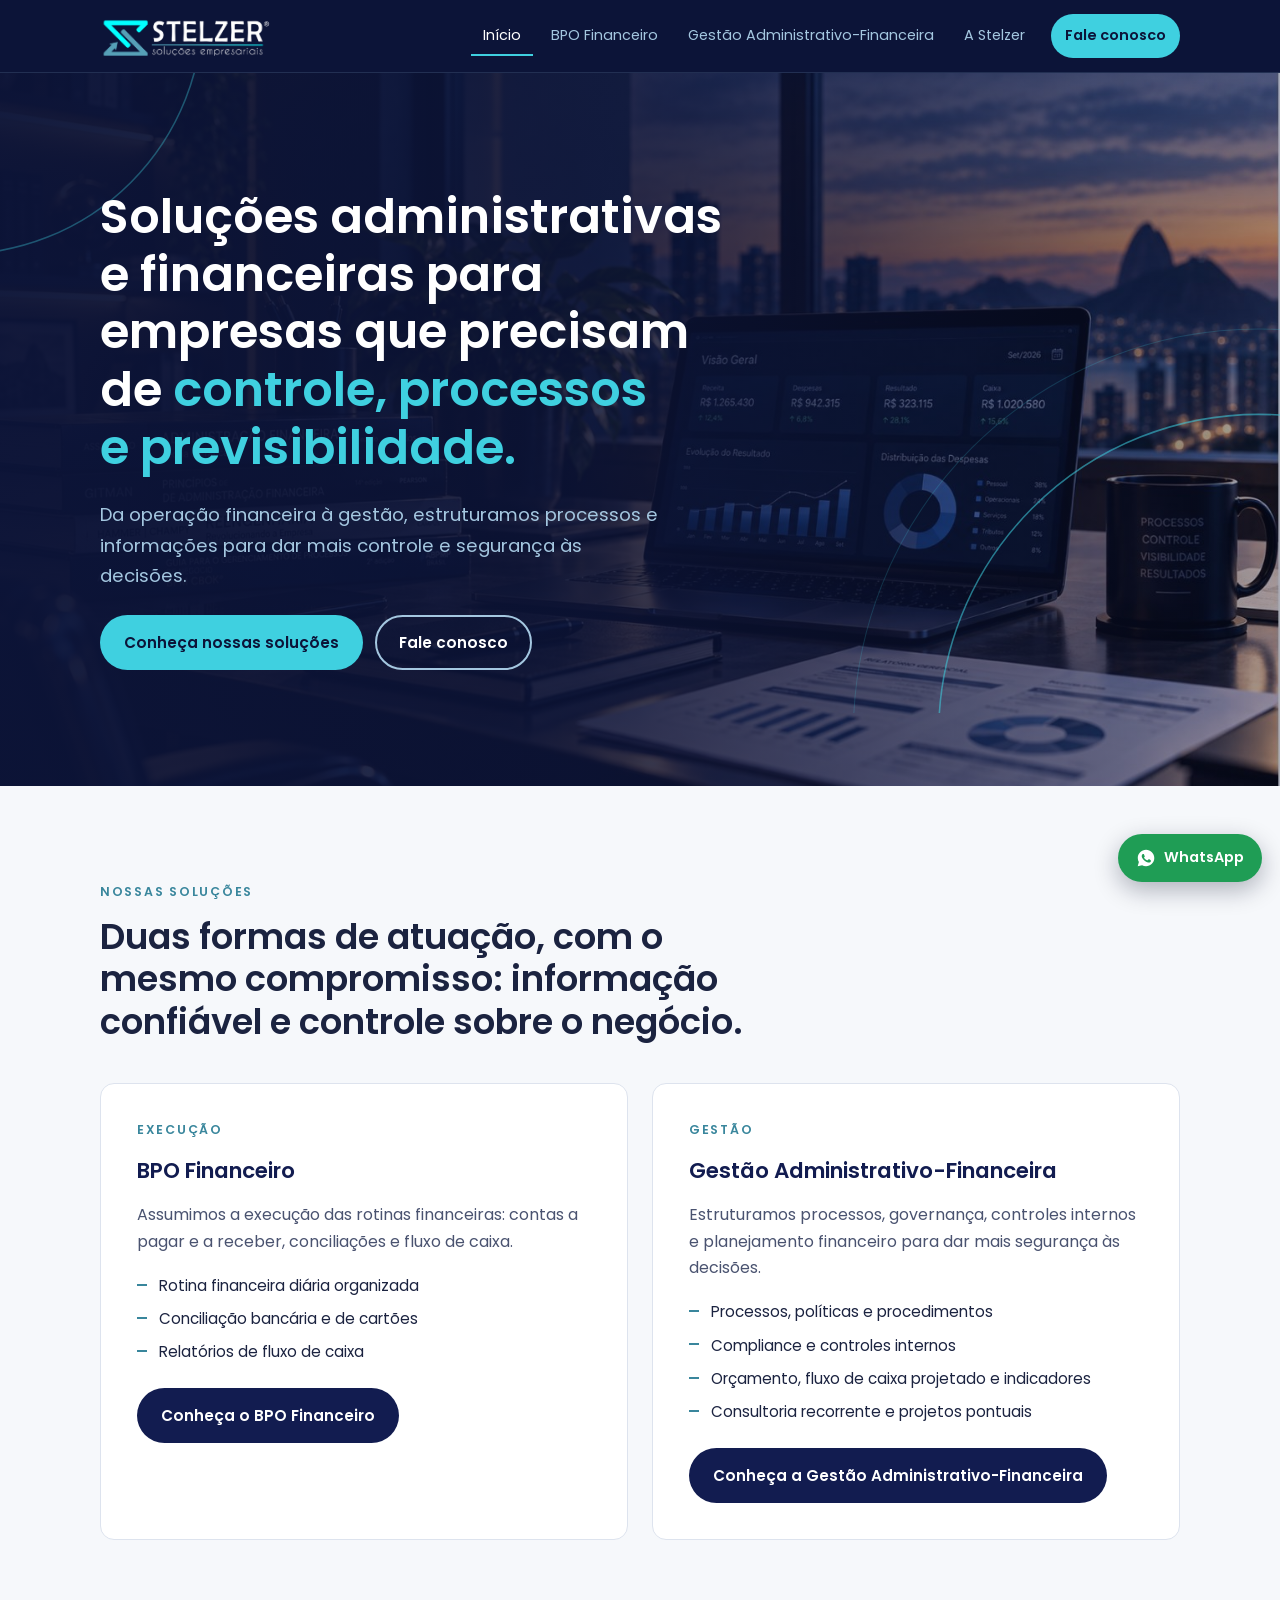
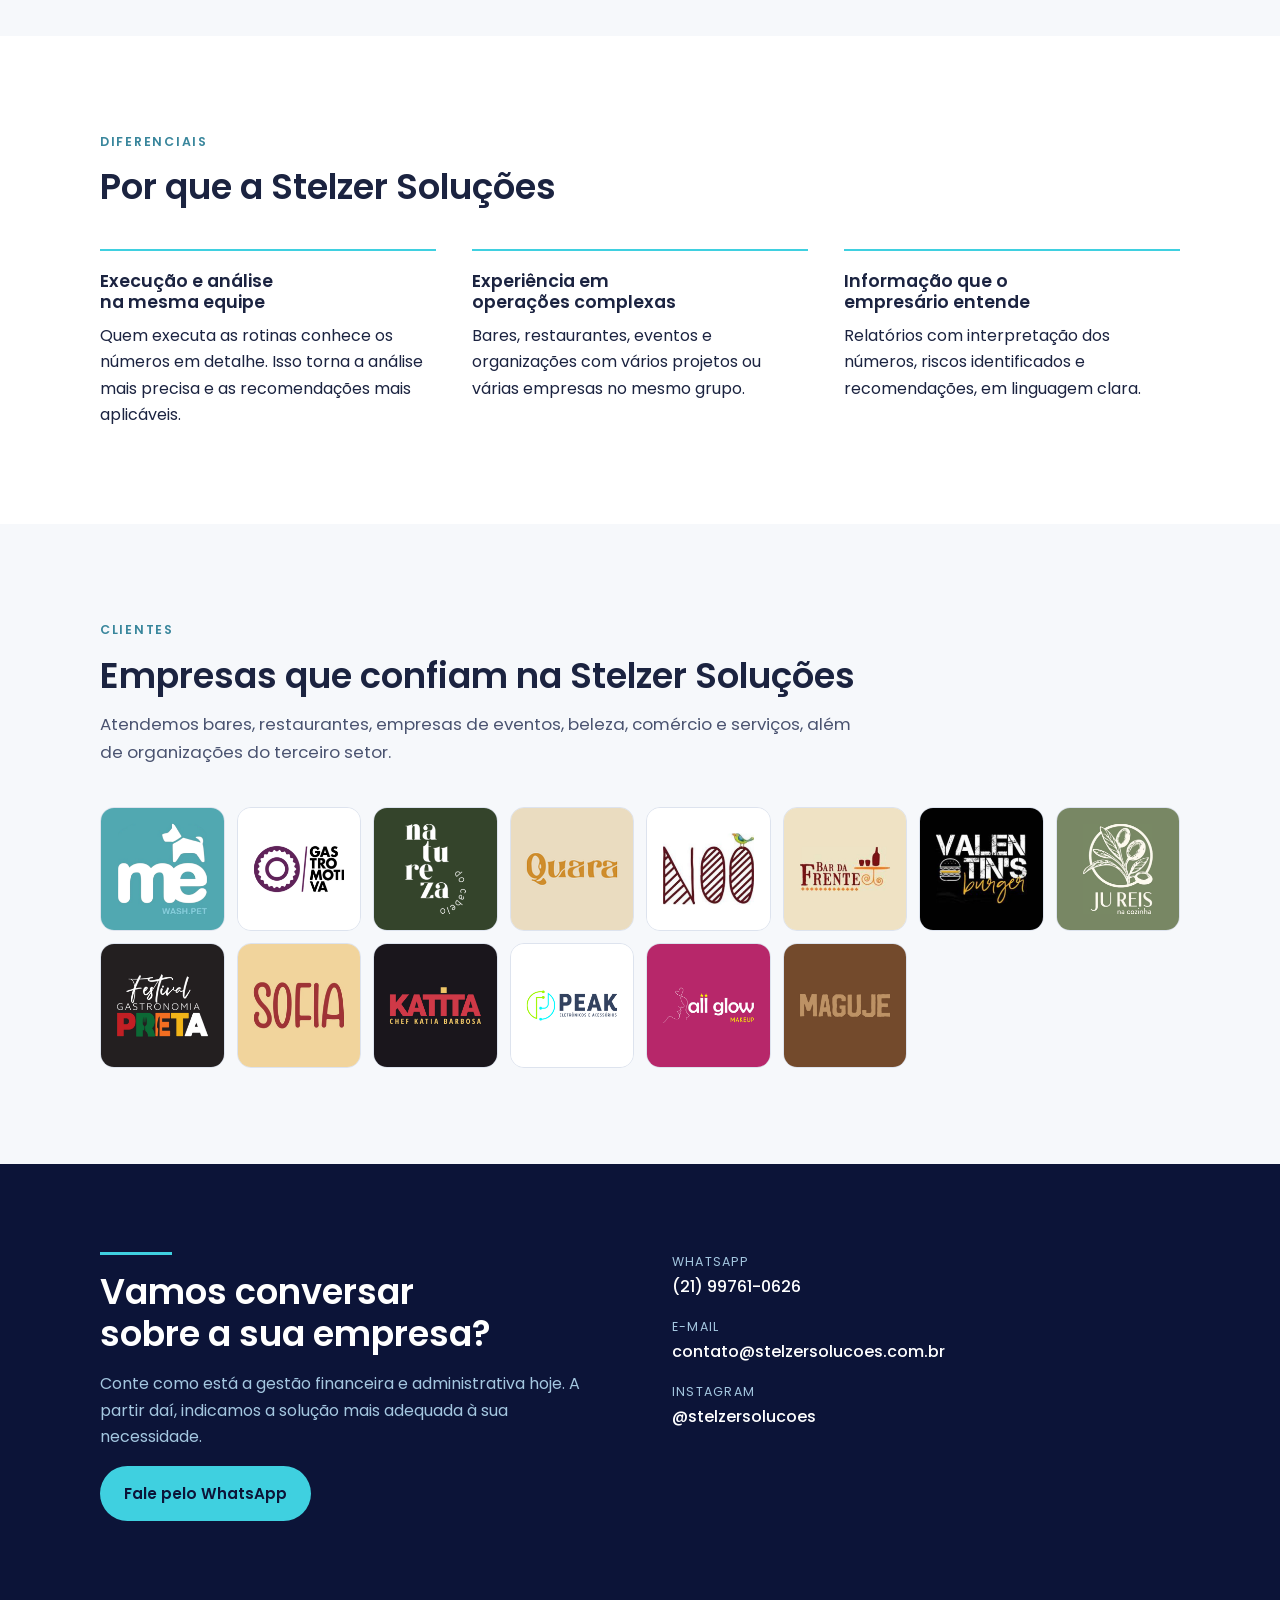
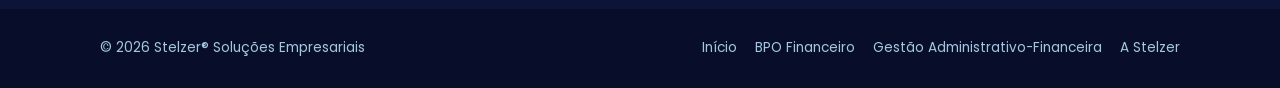
==== index.html @ 04eb2abe "Add files via upload" ====
<!doctype html>
<html lang="pt-BR">
<head>
<meta charset="utf-8">
<meta name="viewport" content="width=device-width, initial-scale=1, viewport-fit=cover">
<title>Stelzer Soluções Empresariais</title>
<meta name="claude:viewport-fit-sides" content="cover">
<meta name="description" content="BPO Financeiro e Gestão Administrativo-Financeira para empresas que precisam de controle, processos e previsibilidade. Rio de Janeiro.">
<meta property="og:title" content="Stelzer Soluções Empresariais">
<meta property="og:description" content="BPO Financeiro e Gestão Administrativo-Financeira para empresas que precisam de controle, processos e previsibilidade. Rio de Janeiro.">
<meta property="og:type" content="website">
<meta property="og:locale" content="pt_BR">
<link rel="preconnect" href="https://fonts.googleapis.com">
<link rel="preconnect" href="https://fonts.gstatic.com" crossorigin>
<link rel="stylesheet" href="https://fonts.googleapis.com/css2?family=Poppins:ital,wght@0,400;0,500;0,600;1,400&display=swap">
<link rel="stylesheet" href="estilo.css">
</head>
<body>
<header class="topo">
  <div class="wrap">
    <a class="marca" href="index.html" aria-label="Stelzer Soluções Empresariais, página inicial">
      <img src="imagens/logo.png" alt="Stelzer Soluções Empresariais" data-fallback="sem-logo">
      <span class="marca-texto">STELZER<small>soluções empresariais</small></span>
    </a>
    <button class="menu-botao" type="button" id="menu-botao" aria-expanded="false" aria-controls="menu">Menu</button>
    <nav class="menu" id="menu" aria-label="Menu principal">
        <a href="index.html" aria-current="page">Início</a>
        <a href="bpo-financeiro.html">BPO Financeiro</a>
        <a href="gestao-administrativo-financeira.html">Gestão Administrativo-Financeira</a>
        <a href="a-stelzer.html">A Stelzer</a>
        <a class="btn btn-primario btn-sm" href="https://wa.me/5521997610626?text=Ol%C3%A1%21%20Vim%20pelo%20site%20da%20Stelzer%20Solu%C3%A7%C3%B5es%20e%20gostaria%20de%20conversar%20sobre%20a%20gest%C3%A3o%20da%20minha%20empresa." target="_blank" rel="noopener">Fale conosco</a>
    </nav>
  </div>
</header>
<main>
<section class="capa">
  <div class="fundo"><img src="imagens/capa.jpg" alt="" data-fallback="sem-img"></div>
  <svg class="arcos" viewBox="0 0 1200 600" preserveAspectRatio="xMidYMid slice" aria-hidden="true">
      <circle cx="1180" cy="620" r="300" fill="none" stroke="#3fd0e0" stroke-opacity="0.55" stroke-width="1.5"/>
      <circle cx="1180" cy="620" r="380" fill="none" stroke="#3fd0e0" stroke-opacity="0.18" stroke-width="1"/>
      <circle cx="-40" cy="-60" r="230" fill="none" stroke="#3fd0e0" stroke-opacity="0.35" stroke-width="1.5"/>
    </svg>
  <div class="wrap">
    <div class="capa-conteudo">
      <h1>Soluções administrativas e financeiras para empresas que precisam de <span class="destaque">controle, processos e previsibilidade.</span></h1>
      <p>Da operação financeira à gestão, estruturamos processos e informações para dar mais controle e segurança às decisões.</p>
      <div class="botoes">
        <a class="btn btn-primario" href="#solucoes">Conheça nossas soluções</a>
        <a class="btn btn-contorno" href="https://wa.me/5521997610626?text=Ol%C3%A1%21%20Vim%20pelo%20site%20da%20Stelzer%20Solu%C3%A7%C3%B5es%20e%20gostaria%20de%20conversar%20sobre%20a%20gest%C3%A3o%20da%20minha%20empresa." target="_blank" rel="noopener">Fale conosco</a>
      </div>
    </div>
  </div>
</section>

<section class="faixa clara" id="solucoes">
  <div class="wrap">
    <div class="cabeca">
      <span class="eyebrow">Nossas soluções</span>
      <h2>Duas formas de atuação, com o mesmo compromisso: informação confiável e controle sobre o negócio.</h2>
    </div>
    <div class="frentes">
      <article class="frente">
        <span class="eyebrow">Execução</span>
        <h3>BPO Financeiro</h3>
        <p>Assumimos a execução das rotinas financeiras: contas a pagar e a receber, conciliações e fluxo de caixa.</p>
        <ul>
          <li>Rotina financeira diária organizada</li>
          <li>Conciliação bancária e de cartões</li>
          <li>Relatórios de fluxo de caixa</li>
        </ul>
        <a class="btn btn-escuro" href="bpo-financeiro.html">Conheça o BPO Financeiro</a>
      </article>
      <article class="frente">
        <span class="eyebrow">Gestão</span>
        <h3>Gestão Administrativo-Financeira</h3>
        <p>Estruturamos processos, governança, controles internos e planejamento financeiro para dar mais segurança às decisões.</p>
        <ul>
          <li>Processos, políticas e procedimentos</li>
          <li>Compliance e controles internos</li>
          <li>Orçamento, fluxo de caixa projetado e indicadores</li>
          <li>Consultoria recorrente e projetos pontuais</li>
        </ul>
        <a class="btn btn-escuro" href="gestao-administrativo-financeira.html">Conheça a Gestão Administrativo-Financeira</a>
      </article>
    </div>
  </div>
</section>

<section class="faixa">
  <div class="wrap">
    <div class="cabeca">
      <span class="eyebrow">Diferenciais</span>
      <h2>Por que a Stelzer Soluções</h2>
    </div>
    <div class="trio">
      <div>
        <h3>Execução e análise na mesma equipe</h3>
        <p>Quem executa as rotinas conhece os números em detalhe. Isso torna a análise mais precisa e as recomendações mais aplicáveis.</p>
      </div>
      <div>
        <h3>Experiência em operações complexas</h3>
        <p>Bares, restaurantes, eventos e organizações com vários projetos ou várias empresas no mesmo grupo.</p>
      </div>
      <div>
        <h3>Informação que o empresário entende</h3>
        <p>Relatórios com interpretação dos números, riscos identificados e recomendações, em linguagem clara.</p>
      </div>
    </div>
  </div>
</section>

<section class="faixa clara">
  <div class="wrap">
    <div class="cabeca">
      <span class="eyebrow">Clientes</span>
      <h2>Empresas que confiam na Stelzer Soluções</h2>
      <p>Atendemos bares, restaurantes, empresas de eventos, beleza, comércio e serviços, além de organizações do terceiro setor.</p>
    </div>
    <div class="clientes">
      <div class="cliente"><img src="imagens/clientes/me-wash.png" alt="Me Wash" data-fallback="sem-img" loading="lazy"><span>Me Wash</span></div>
      <div class="cliente"><img src="imagens/clientes/gastromotiva.png" alt="Gastromotiva" data-fallback="sem-img" loading="lazy"><span>Gastromotiva</span></div>
      <div class="cliente"><img src="imagens/clientes/natureza-do-cabelo.png" alt="Natureza do Cabelo" data-fallback="sem-img" loading="lazy"><span>Natureza do Cabelo</span></div>
      <div class="cliente"><img src="imagens/clientes/espaco-quara.png" alt="Espaço Quara" data-fallback="sem-img" loading="lazy"><span>Espaço Quara</span></div>
      <div class="cliente"><img src="imagens/clientes/noo-cachacaria.png" alt="Noo Cachaçaria" data-fallback="sem-img" loading="lazy"><span>Noo Cachaçaria</span></div>
      <div class="cliente"><img src="imagens/clientes/bar-da-frente.png" alt="Bar da Frente" data-fallback="sem-img" loading="lazy"><span>Bar da Frente</span></div>
      <div class="cliente"><img src="imagens/clientes/valentins-burger.png" alt="Valentin’s Burger" data-fallback="sem-img" loading="lazy"><span>Valentin’s Burger</span></div>
      <div class="cliente"><img src="imagens/clientes/ju-reis.png" alt="Ju Reis na Cozinha" data-fallback="sem-img" loading="lazy"><span>Ju Reis na Cozinha</span></div>
      <div class="cliente"><img src="imagens/clientes/festival-gastronomia-preta.png" alt="Festival Gastronomia Preta" data-fallback="sem-img" loading="lazy"><span>Festival Gastronomia Preta</span></div>
      <div class="cliente"><img src="imagens/clientes/sofia.png" alt="Sofia Restaurante" data-fallback="sem-img" loading="lazy"><span>Sofia Restaurante</span></div>
      <div class="cliente"><img src="imagens/clientes/katita.png" alt="Katita Chef Katia Barbosa" data-fallback="sem-img" loading="lazy"><span>Katita Chef Katia Barbosa</span></div>
      <div class="cliente"><img src="imagens/clientes/peak.png" alt="Peak Eletrônicos" data-fallback="sem-img" loading="lazy"><span>Peak Eletrônicos</span></div>
      <div class="cliente"><img src="imagens/clientes/all-glow.png" alt="All Glow Makeup" data-fallback="sem-img" loading="lazy"><span>All Glow Makeup</span></div>
      <div class="cliente"><img src="imagens/clientes/maguje.png" alt="Maguje" data-fallback="sem-img" loading="lazy"><span>Maguje</span></div>
    </div>
  </div>
</section>
<section class="contato" id="contato">
  <div class="wrap duas">
    <div class="texto">
      <hr class="rule">
      <h2>Vamos conversar sobre a sua empresa?</h2>
      <p>Conte como está a gestão financeira e administrativa hoje. A partir daí, indicamos a solução mais adequada à sua necessidade.</p>
      <div class="botoes"><a class="btn btn-primario" href="https://wa.me/5521997610626?text=Ol%C3%A1%21%20Vim%20pelo%20site%20da%20Stelzer%20Solu%C3%A7%C3%B5es%20e%20gostaria%20de%20conversar%20sobre%20a%20gest%C3%A3o%20da%20minha%20empresa." target="_blank" rel="noopener">Fale pelo WhatsApp</a></div>
    </div>
    <div class="canais">
      <div class="canal"><small>WhatsApp</small><a href="https://wa.me/5521997610626?text=Ol%C3%A1%21%20Vim%20pelo%20site%20da%20Stelzer%20Solu%C3%A7%C3%B5es%20e%20gostaria%20de%20conversar%20sobre%20a%20gest%C3%A3o%20da%20minha%20empresa." target="_blank" rel="noopener">(21) 99761-0626</a></div>
      <div class="canal"><small>E-mail</small><span>contato@stelzersolucoes.com.br</span></div>
      <div class="canal"><small>Instagram</small><a href="https://www.instagram.com/stelzersolucoes/" target="_blank" rel="noopener">@stelzersolucoes</a></div>
    </div>
  </div>
</section>
</main>
<footer class="rodape">
  <div class="wrap">
    <span>© 2026 Stelzer® Soluções Empresariais</span>
    <nav aria-label="Rodapé"><a href="index.html">Início</a> <a href="bpo-financeiro.html">BPO Financeiro</a> <a href="gestao-administrativo-financeira.html">Gestão Administrativo-Financeira</a> <a href="a-stelzer.html">A Stelzer</a></nav>
  </div>
</footer>
<a class="zap" href="https://wa.me/5521997610626?text=Ol%C3%A1%21%20Vim%20pelo%20site%20da%20Stelzer%20Solu%C3%A7%C3%B5es%20e%20gostaria%20de%20conversar%20sobre%20a%20gest%C3%A3o%20da%20minha%20empresa." target="_blank" rel="noopener" aria-label="Fale conosco pelo WhatsApp"><svg viewBox="0 0 24 24" aria-hidden="true"><path d="M12.04 2C6.58 2 2.13 6.45 2.13 11.91c0 1.75.46 3.45 1.32 4.95L2.05 22l5.25-1.38a9.9 9.9 0 0 0 4.74 1.21h.01c5.46 0 9.91-4.45 9.91-9.91C21.96 6.45 17.5 2 12.04 2zm5.8 14.06c-.24.68-1.42 1.3-1.95 1.34-.5.05-.97.23-3.27-.68-2.76-1.09-4.5-3.92-4.64-4.1-.13-.18-1.1-1.47-1.1-2.8 0-1.33.7-1.99.95-2.26.24-.27.53-.34.71-.34h.51c.16 0 .38-.06.6.46.23.54.77 1.87.84 2.01.07.13.11.29.02.47-.09.18-.13.29-.27.45-.13.16-.28.35-.4.47-.13.13-.27.28-.12.55.16.27.7 1.15 1.5 1.86 1.03.92 1.9 1.2 2.17 1.34.27.13.43.11.58-.07.16-.18.67-.78.85-1.05.18-.27.36-.22.6-.13.25.09 1.57.74 1.84.87.27.13.45.2.51.31.07.11.07.65-.17 1.33z"/></svg><span>WhatsApp</span></a>
<script>
  (function () {
    var botao = document.getElementById("menu-botao");
    var menu = document.getElementById("menu");
    if (botao && menu) {
      botao.addEventListener("click", function () {
        var aberto = menu.classList.toggle("aberto");
        botao.setAttribute("aria-expanded", aberto ? "true" : "false");
      });
    }
    // Quando uma imagem ainda não foi adicionada à pasta, mostra o texto alternativo no lugar.
    document.querySelectorAll("img[data-fallback]").forEach(function (img) {
      var alvo = img.closest(".marca, .cliente, .foto") || img.parentElement;
      var falhou = function () { alvo.classList.add(img.getAttribute("data-fallback")); };
      if (img.complete && img.naturalWidth === 0) falhou();
      img.addEventListener("error", falhou);
    });
  })();
</script>
</body>
</html>
---- estilo.css ----
/* Layout: faixas alternadas azul-marinho (marca) e claras (leitura), com linhas finas em turquesa como assinatura visual. */
:root {
  --navy: #121c50;
  --navy-deep: #0c1438;
  --petrol: #39869c;
  --petrol-light: #56a0b7;
  --sky: #a4c7e0;
  --neon: #3fd0e0;
  --paper: #f6f8fb;
  --white: #ffffff;
  --ink: #1b2340;
  --ink-soft: #4a5370;
  --line: #dde3ee;
  --font: "Poppins", "Segoe UI", system-ui, -apple-system, sans-serif;
  --radius: 14px;
  --wrap: 1120px;
  color-scheme: light;
}

* { box-sizing: border-box; }
html { scroll-behavior: smooth; }
@media (prefers-reduced-motion: reduce) { html { scroll-behavior: auto; } * { transition: none !important; } }

body {
  margin: 0;
  font-family: var(--font);
  font-size: 16px;
  line-height: 1.65;
  color: var(--ink);
  background: var(--white);
  -webkit-font-smoothing: antialiased;
}

img { max-width: 100%; display: block; }
a { color: inherit; }
h1, h2, h3 { line-height: 1.2; text-wrap: balance; margin: 0; font-weight: 600; }
p { margin: 0; }

.wrap {
  max-width: var(--wrap);
  margin: 0 auto;
  padding-left: max(20px, env(safe-area-inset-left, 0px));
  padding-right: max(20px, env(safe-area-inset-right, 0px));
}

.eyebrow {
  font-size: 0.78rem;
  font-weight: 600;
  letter-spacing: 0.14em;
  text-transform: uppercase;
  color: var(--petrol);
}
.dark .eyebrow { color: var(--neon); }

.rule { width: 72px; height: 3px; background: var(--neon); border: 0; margin: 0; }

/* ---------- Cabeçalho ---------- */
body::before {
  content: ""; position: fixed; inset: 0 0 auto;
  height: env(safe-area-inset-top, 0px); z-index: 60; background: var(--navy-deep);
}
.topo {
  position: sticky; top: env(safe-area-inset-top, 0px); z-index: 50;
  background: var(--navy-deep); color: var(--white);
  border-bottom: 1px solid rgba(164, 199, 224, 0.15);
}
.topo .wrap { display: flex; align-items: center; justify-content: space-between; gap: 16px; min-height: 72px; }
.marca { display: flex; align-items: center; text-decoration: none; color: var(--white); }
.marca img { height: 40px; width: auto; }
.marca .marca-texto { display: none; font-weight: 600; letter-spacing: 0.04em; line-height: 1.1; }
.marca .marca-texto small { display: block; font-weight: 400; font-size: 0.72rem; letter-spacing: 0.08em; color: var(--sky); }
.marca.sem-logo img { display: none; }
.marca.sem-logo .marca-texto { display: block; }

.menu { display: flex; align-items: center; gap: 6px; }
.menu a {
  text-decoration: none; font-size: 0.9rem; padding: 8px 12px; border-radius: 8px;
  color: var(--sky);
}
.menu a:hover, .menu a:focus-visible { color: var(--white); background: rgba(164, 199, 224, 0.1); }
.menu a[aria-current="page"] { color: var(--white); box-shadow: inset 0 -2px 0 var(--neon); border-radius: 0; }
.menu .btn { margin-left: 8px; }
.menu-botao {
  display: none; background: none; border: 1px solid rgba(164, 199, 224, 0.4); color: var(--white);
  font: inherit; font-size: 0.85rem; padding: 8px 14px; border-radius: 8px; cursor: pointer;
}

@media (max-width: 960px) {
  .menu-botao { display: block; }
  .menu {
    display: none; position: absolute; left: 0; right: 0; top: 100%;
    flex-direction: column; align-items: stretch; gap: 2px;
    background: var(--navy-deep);
    padding: 8px max(20px, env(safe-area-inset-right, 0px)) 20px max(20px, env(safe-area-inset-left, 0px));
    border-bottom: 1px solid rgba(164, 199, 224, 0.15);
  }
  .menu.aberto { display: flex; }
  .menu a { padding: 12px 8px; }
  .menu a[aria-current="page"] { box-shadow: inset 3px 0 0 var(--neon); padding-left: 14px; }
  .menu .btn { margin: 10px 0 0; text-align: center; }
}

/* ---------- Botões ---------- */
.btn {
  display: inline-flex; align-items: center; justify-content: center; gap: 8px;
  font-family: var(--font); font-weight: 600; font-size: 0.95rem;
  text-decoration: none; padding: 13px 22px; border-radius: 999px; border: 2px solid transparent;
  cursor: pointer; transition: transform 0.15s ease, background 0.15s ease;
}
.btn:hover { transform: translateY(-1px); }
.btn:focus-visible, .menu a:focus-visible, .menu-botao:focus-visible { outline: 3px solid var(--neon); outline-offset: 2px; }
.btn-primario { background: var(--neon); color: var(--navy-deep); }
.btn-primario:hover { background: #6fe0eb; }
.btn-contorno { border-color: var(--sky); color: var(--white); background: transparent; }
.btn-contorno:hover { background: rgba(164, 199, 224, 0.12); }
.btn-escuro { background: var(--navy); color: var(--white); }
.btn-escuro:hover { background: var(--navy-deep); }
.btn-sm { padding: 9px 16px; font-size: 0.85rem; }
.botoes { display: flex; flex-wrap: wrap; gap: 12px; }

/* ---------- Faixas ---------- */
.faixa { padding-block: clamp(56px, 8vw, 96px); }
.faixa.clara { background: var(--paper); }
.faixa.dark { background: var(--navy); color: var(--white); }
.faixa.dark p { color: var(--sky); }
.cabeca { display: grid; gap: 14px; max-width: 760px; margin-bottom: 40px; }
.cabeca h2 { font-size: clamp(1.6rem, 3vw, 2.2rem); }
.cabeca p { color: var(--ink-soft); font-size: 1.05rem; }
.dark .cabeca p { color: var(--sky); }

/* ---------- Capa ---------- */
.capa {
  position: relative; overflow: hidden; background: var(--navy-deep); color: var(--white);
  padding-block: clamp(56px, 9vw, 120px);
}
.capa .fundo { position: absolute; inset: 0; }
.capa .fundo img { width: 100%; height: 100%; object-fit: cover; object-position: right center; }
.capa .fundo::after {
  content: ""; position: absolute; inset: 0;
  background: linear-gradient(90deg, rgba(12, 20, 56, 0.97) 0%, rgba(12, 20, 56, 0.88) 45%, rgba(12, 20, 56, 0.35) 100%);
}
.capa .arcos { position: absolute; inset: 0; pointer-events: none; }
.capa .wrap { position: relative; }
.capa-conteudo { display: grid; gap: 24px; max-width: 660px; }
.capa h1 { font-size: clamp(1.9rem, 4.4vw, 3rem); font-weight: 600; }
.capa h1 .destaque { color: var(--neon); }
.capa p { font-size: clamp(1rem, 1.6vw, 1.15rem); color: var(--sky); max-width: 560px; }

.capa-interna { padding-block: clamp(48px, 7vw, 88px); }
.capa-interna h1 { font-size: clamp(1.8rem, 4vw, 2.6rem); }
.capa-interna .capa-conteudo { max-width: 760px; }

/* ---------- Frentes (Início) ---------- */
.frentes { display: grid; grid-template-columns: repeat(auto-fit, minmax(300px, 1fr)); gap: 24px; }
.frente {
  display: grid; gap: 18px; align-content: start;
  background: var(--white); border: 1px solid var(--line); border-radius: var(--radius);
  padding: clamp(24px, 4vw, 36px); min-width: 0;
}
.frente h3 { font-size: 1.35rem; color: var(--navy); }
.frente p { color: var(--ink-soft); }
.frente ul { margin: 0; padding: 0; list-style: none; display: grid; gap: 8px; }
.frente li { padding-left: 22px; position: relative; color: var(--ink); font-size: 0.95rem; }
.frente li::before { content: ""; position: absolute; left: 0; top: 0.72em; width: 10px; height: 2px; background: var(--petrol); }
.frente .btn { justify-self: start; margin-top: 6px; }

/* ---------- Diferenciais ---------- */
.trio { display: grid; grid-template-columns: repeat(auto-fit, minmax(240px, 1fr)); gap: 36px; }
.trio > div { display: grid; gap: 10px; align-content: start; min-width: 0; border-top: 2px solid var(--neon); padding-top: 20px; }
.trio h3 { font-size: 1.1rem; }

/* ---------- Clientes ---------- */
.clientes { display: grid; grid-template-columns: repeat(auto-fill, minmax(150px, 1fr)); gap: 14px; }
.cliente {
  aspect-ratio: 4 / 3; max-width: 100%; display: grid; place-items: center; text-align: center;
  background: var(--white); border: 1px solid var(--line); border-radius: 12px; padding: 14px;
}
.cliente img { max-height: 70px; width: auto; object-fit: contain; }
.cliente span { display: none; font-size: 0.85rem; font-weight: 600; color: var(--navy); line-height: 1.3; }
.cliente.sem-img img { display: none; }
.cliente.sem-img span { display: block; }

/* ---------- Listas de serviços ---------- */
.chips { display: flex; flex-wrap: wrap; gap: 10px; margin: 0; padding: 0; list-style: none; }
.chips li { background: var(--white); border: 1px solid var(--line); border-radius: 999px; padding: 8px 16px; font-size: 0.92rem; }

.planos { display: grid; grid-template-columns: repeat(auto-fit, minmax(260px, 1fr)); gap: 20px; }
.plano {
  display: grid; grid-template-rows: auto auto 1fr; gap: 16px; min-width: 0;
  border: 1px solid var(--line); border-radius: var(--radius); background: var(--white); overflow: hidden;
}
.plano header { padding: 22px 24px 0; display: grid; gap: 4px; }
.plano h3 { font-size: 1.3rem; color: var(--navy); }
.plano .base { font-size: 0.85rem; color: var(--ink-soft); }
.plano .barra { height: 4px; }
.plano.bronze .barra { background: #9c6b45; }
.plano.prata .barra { background: #9aa6b8; }
.plano.ouro .barra { background: #c9a227; }
.plano ul { margin: 0; padding: 0 24px 26px; list-style: none; display: grid; gap: 10px; align-content: start; }
.plano li { padding-left: 24px; position: relative; font-size: 0.93rem; }
.plano li::before {
  content: ""; position: absolute; left: 2px; top: 0.45em; width: 10px; height: 6px;
  border-left: 2px solid var(--petrol); border-bottom: 2px solid var(--petrol); transform: rotate(-45deg);
}

.nota {
  margin-top: 28px; display: grid; gap: 10px; padding: 24px; border-radius: var(--radius);
  background: var(--white); border: 1px solid var(--line);
}
.nota h3 { font-size: 1.05rem; color: var(--navy); }
.nota p { color: var(--ink-soft); }

.valor { margin-top: 28px; display: flex; flex-wrap: wrap; align-items: center; justify-content: space-between; gap: 18px; }
.valor p { max-width: 640px; color: var(--ink-soft); }

/* Etapas (sequência real: a ordem importa) */
.etapas { list-style: none; margin: 0; padding: 0; display: grid; grid-template-columns: repeat(auto-fit, minmax(220px, 1fr)); gap: 28px; counter-reset: etapa; }
.etapas li { counter-increment: etapa; display: grid; gap: 8px; align-content: start; min-width: 0; }
.etapas li::before {
  content: counter(etapa); font-weight: 600; font-size: 0.95rem; width: 38px; height: 38px;
  display: grid; place-items: center; border-radius: 50%; border: 2px solid var(--neon); color: var(--neon);
}
.etapas h3 { font-size: 1.05rem; }
.faixa:not(.dark) .etapas li::before { color: var(--petrol); border-color: var(--petrol); }
.faixa:not(.dark) .etapas p { color: var(--ink-soft); }
.rodape-etapas { margin-top: 32px; max-width: 720px; }

.areas { display: grid; grid-template-columns: repeat(auto-fit, minmax(260px, 1fr)); gap: 20px; }
.area { display: grid; gap: 12px; align-content: start; min-width: 0; padding: 26px; border-radius: var(--radius); background: var(--white); border: 1px solid var(--line); }
.area h3 { font-size: 1.15rem; color: var(--navy); }
.area ul { margin: 0; padding: 0; list-style: none; display: grid; gap: 8px; }
.area li { padding-left: 18px; position: relative; font-size: 0.93rem; color: var(--ink); }
.area li::before { content: ""; position: absolute; left: 0; top: 0.72em; width: 8px; height: 2px; background: var(--petrol); }
.area p { color: var(--ink-soft); font-size: 0.93rem; }

.lista-publico { list-style: none; margin: 0; padding: 0; display: grid; grid-template-columns: repeat(auto-fit, minmax(240px, 1fr)); gap: 16px; }
.lista-publico li { border-left: 3px solid var(--neon); padding: 6px 0 6px 16px; color: var(--white); }

/* ---------- Duas colunas ---------- */
.duas { display: grid; grid-template-columns: repeat(auto-fit, minmax(300px, 1fr)); gap: clamp(32px, 5vw, 64px); align-items: center; }
.duas > * { min-width: 0; }
.texto { display: grid; gap: 16px; }
.texto p { color: var(--ink-soft); }
.dark .texto p { color: var(--sky); }
.foto { border-radius: var(--radius); overflow: hidden; background: var(--navy); aspect-ratio: 4 / 3; max-width: 100%; position: relative; }
.foto img { width: 100%; height: 100%; object-fit: cover; }
.foto.retrato { aspect-ratio: 4 / 5; max-width: 380px; justify-self: center; width: 100%; border: 2px solid var(--neon); }
.foto .vazio {
  display: none; position: absolute; inset: 0; place-items: center; text-align: center; padding: 20px;
  color: var(--sky); font-size: 0.85rem; border: 1px dashed rgba(164, 199, 224, 0.5); border-radius: var(--radius);
}
.foto.sem-img img { display: none; }
.foto.sem-img .vazio { display: grid; }

.mvv { display: grid; grid-template-columns: repeat(auto-fit, minmax(300px, 1fr)); gap: clamp(32px, 5vw, 64px); }
.mvv > div { display: grid; gap: 14px; align-content: start; min-width: 0; }
.valores { list-style: none; margin: 0; padding: 0; display: grid; gap: 18px; }
.valores strong { display: block; color: var(--white); font-weight: 600; }
.valores span { color: var(--sky); font-size: 0.95rem; }

blockquote.fala { margin: 0; font-size: clamp(1.05rem, 1.8vw, 1.25rem); line-height: 1.7; color: var(--white); font-style: italic; }
.assinatura { display: grid; gap: 2px; }
.assinatura strong { color: var(--white); }
.assinatura span { color: var(--sky); font-size: 0.85rem; }

/* ---------- Contato ---------- */
.contato { background: var(--navy-deep); color: var(--white); padding-block: clamp(56px, 8vw, 88px); }
.contato .duas { align-items: start; }
.contato h2 { font-size: clamp(1.6rem, 3vw, 2.2rem); }
.contato p { color: var(--sky); }
.canais { display: grid; gap: 16px; }
.canal { display: grid; gap: 2px; }
.canal small { color: var(--sky); font-size: 0.78rem; letter-spacing: 0.1em; text-transform: uppercase; }
.canal a, .canal span { color: var(--white); font-weight: 500; text-decoration: none; overflow-wrap: anywhere; }
.canal a:hover { color: var(--neon); }

/* ---------- Rodapé ---------- */
.rodape { background: #080e29; color: var(--sky); font-size: 0.85rem; padding-block: 28px; }
.rodape .wrap { display: flex; flex-wrap: wrap; justify-content: space-between; gap: 12px 28px; }
.rodape nav { display: flex; flex-wrap: wrap; gap: 6px 18px; }
.rodape a { text-decoration: none; color: var(--sky); }
.rodape a:hover { color: var(--white); }

/* ---------- WhatsApp fixo ---------- */
.zap {
  position: fixed; z-index: 40;
  right: calc(18px + env(safe-area-inset-right, 0px));
  bottom: calc(18px + env(safe-area-inset-bottom, 0px));
  display: inline-flex; align-items: center; gap: 8px;
  background: #1f9d55; color: var(--white); text-decoration: none; font-weight: 600; font-size: 0.9rem;
  padding: 12px 18px; border-radius: 999px; box-shadow: 0 8px 24px rgba(8, 14, 41, 0.3);
}
.zap:hover { background: #18864a; }
.zap svg { width: 20px; height: 20px; fill: currentColor; }
@media (max-width: 520px) { .zap span { display: none; } .zap { padding: 14px; } }

.capa .eyebrow { color: var(--neon); }
.capa .fundo.sem-img { display: none; }
.menu a.btn-primario, .menu a.btn-primario:hover { color: var(--navy-deep); background: var(--neon); box-shadow: none; border-radius: 999px; }
.areas { grid-template-columns: 1fr; }
@media (min-width: 720px) { .areas { grid-template-columns: repeat(2, minmax(0, 1fr)); } }

/* ---------- Logos de clientes em blocos quadrados ---------- */
.clientes { grid-template-columns: repeat(auto-fill, minmax(120px, 1fr)); gap: 12px; }
.cliente { aspect-ratio: 1 / 1; padding: 0; overflow: hidden; border-radius: 14px; }
.cliente img { width: 100%; height: 100%; max-height: none; object-fit: cover; display: block; }
.cliente.sem-img { padding: 14px; }
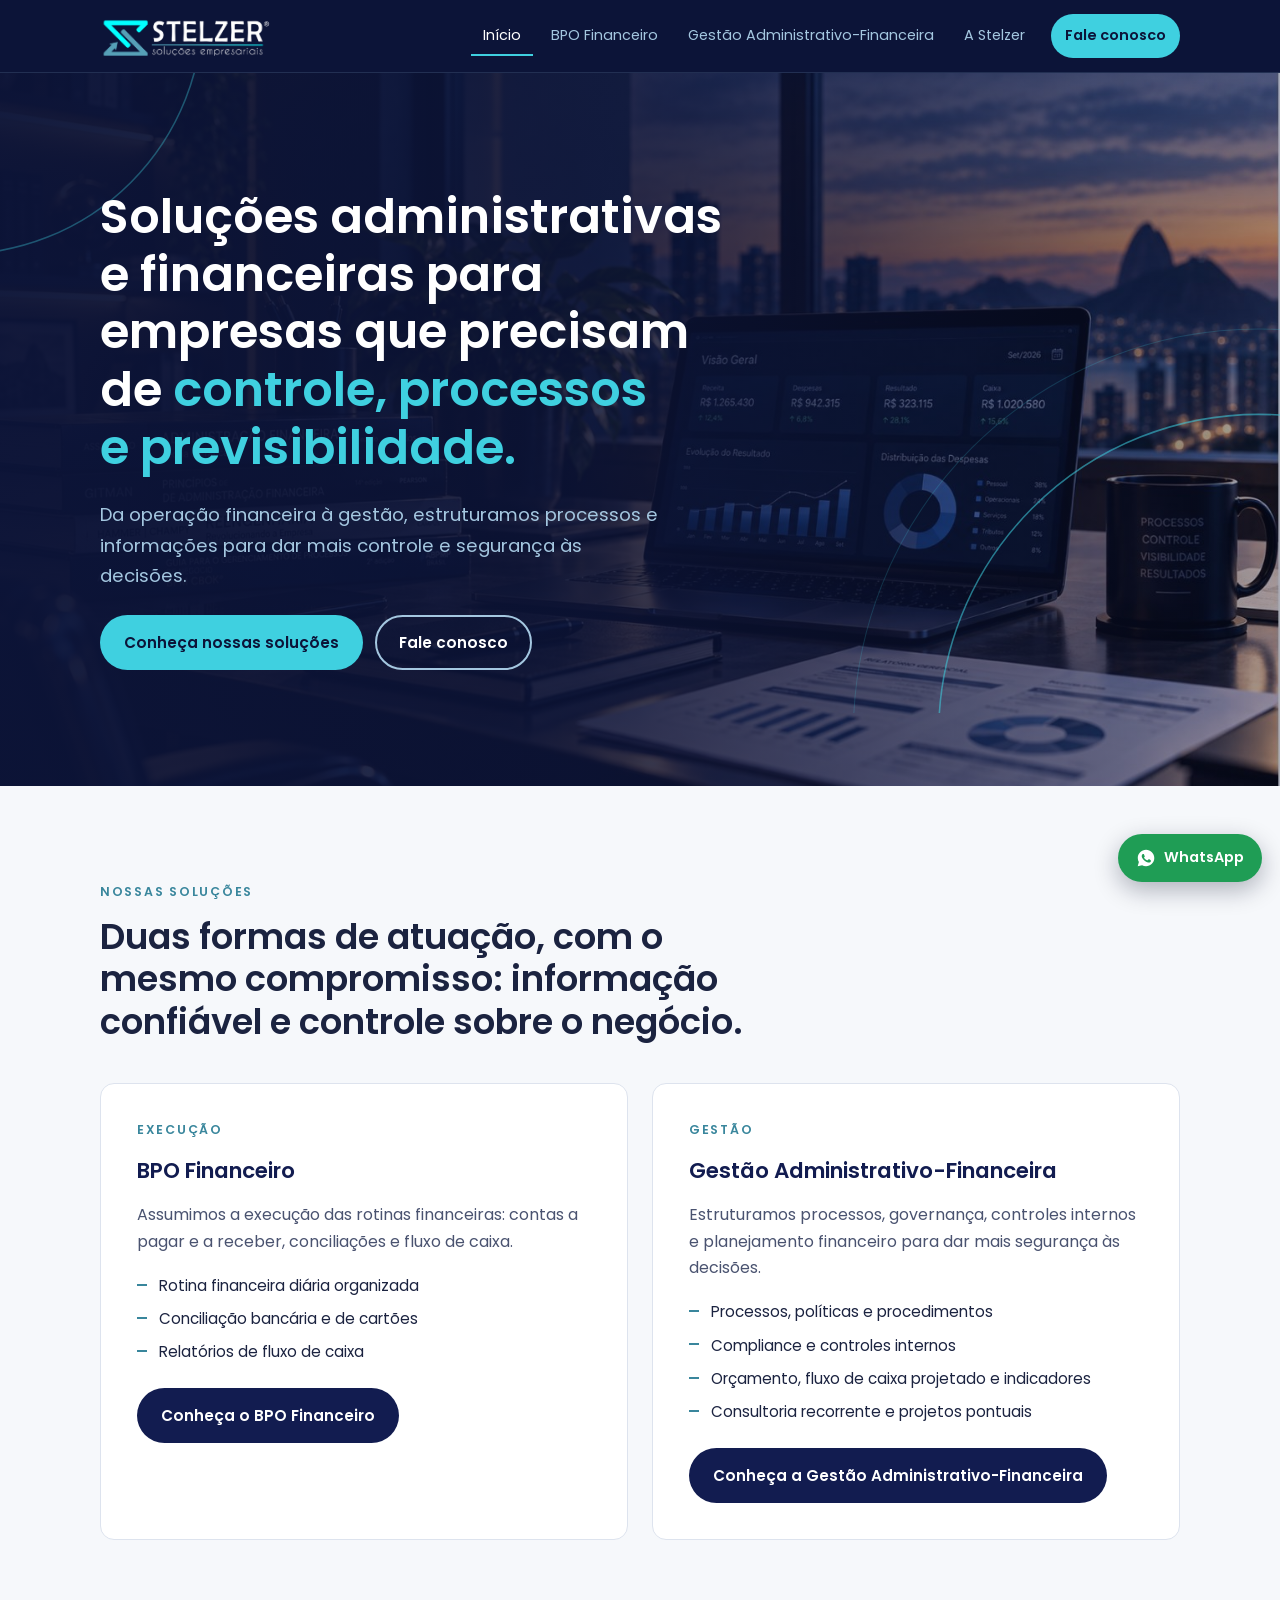
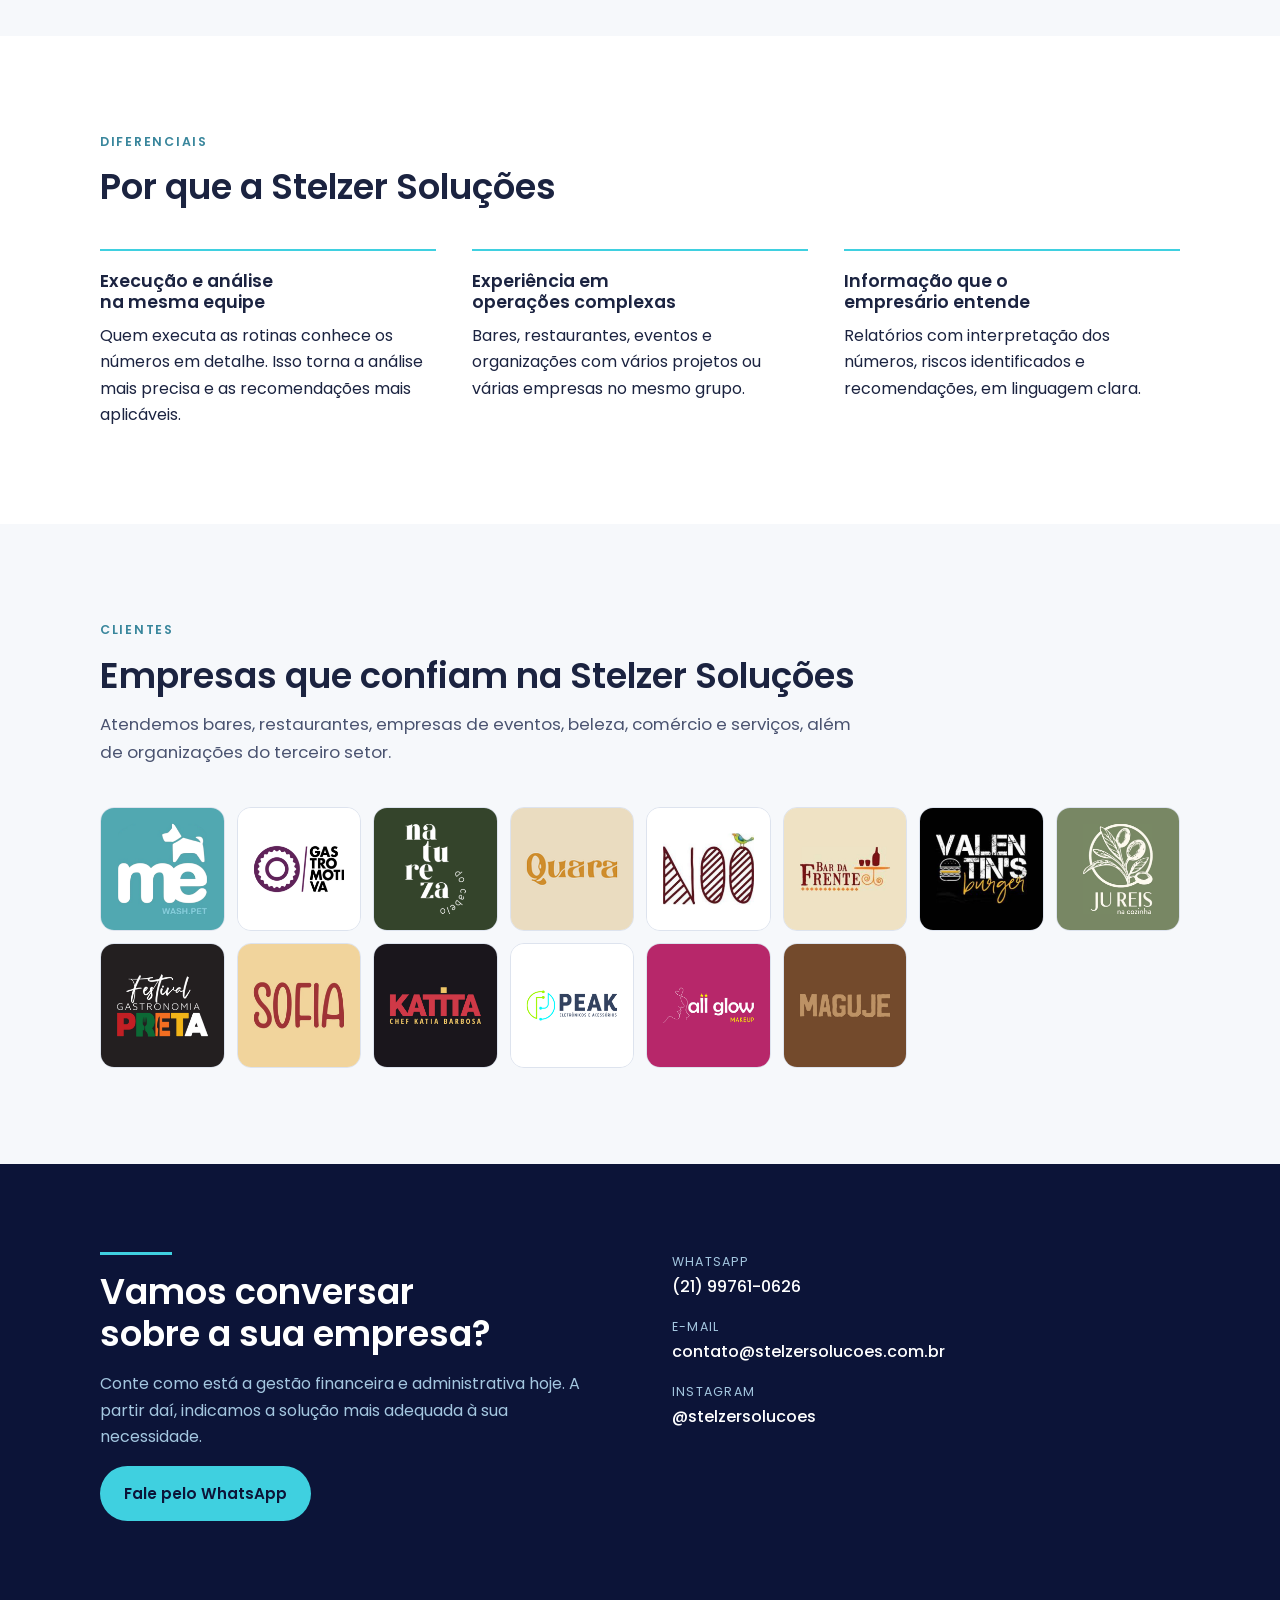
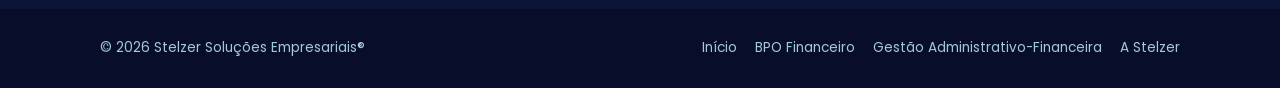
==== commit 8c71dc26: "Fix footer copyright text formatting" ====
--- a/index.html
+++ b/index.html
@@ -152,7 +152,7 @@
 </main>
 <footer class="rodape">
   <div class="wrap">
-    <span>© 2026 Stelzer® Soluções Empresariais</span>
+    <span>© 2026 Stelzer Soluções Empresariais®</span>
     <nav aria-label="Rodapé"><a href="index.html">Início</a> <a href="bpo-financeiro.html">BPO Financeiro</a> <a href="gestao-administrativo-financeira.html">Gestão Administrativo-Financeira</a> <a href="a-stelzer.html">A Stelzer</a></nav>
   </div>
 </footer>
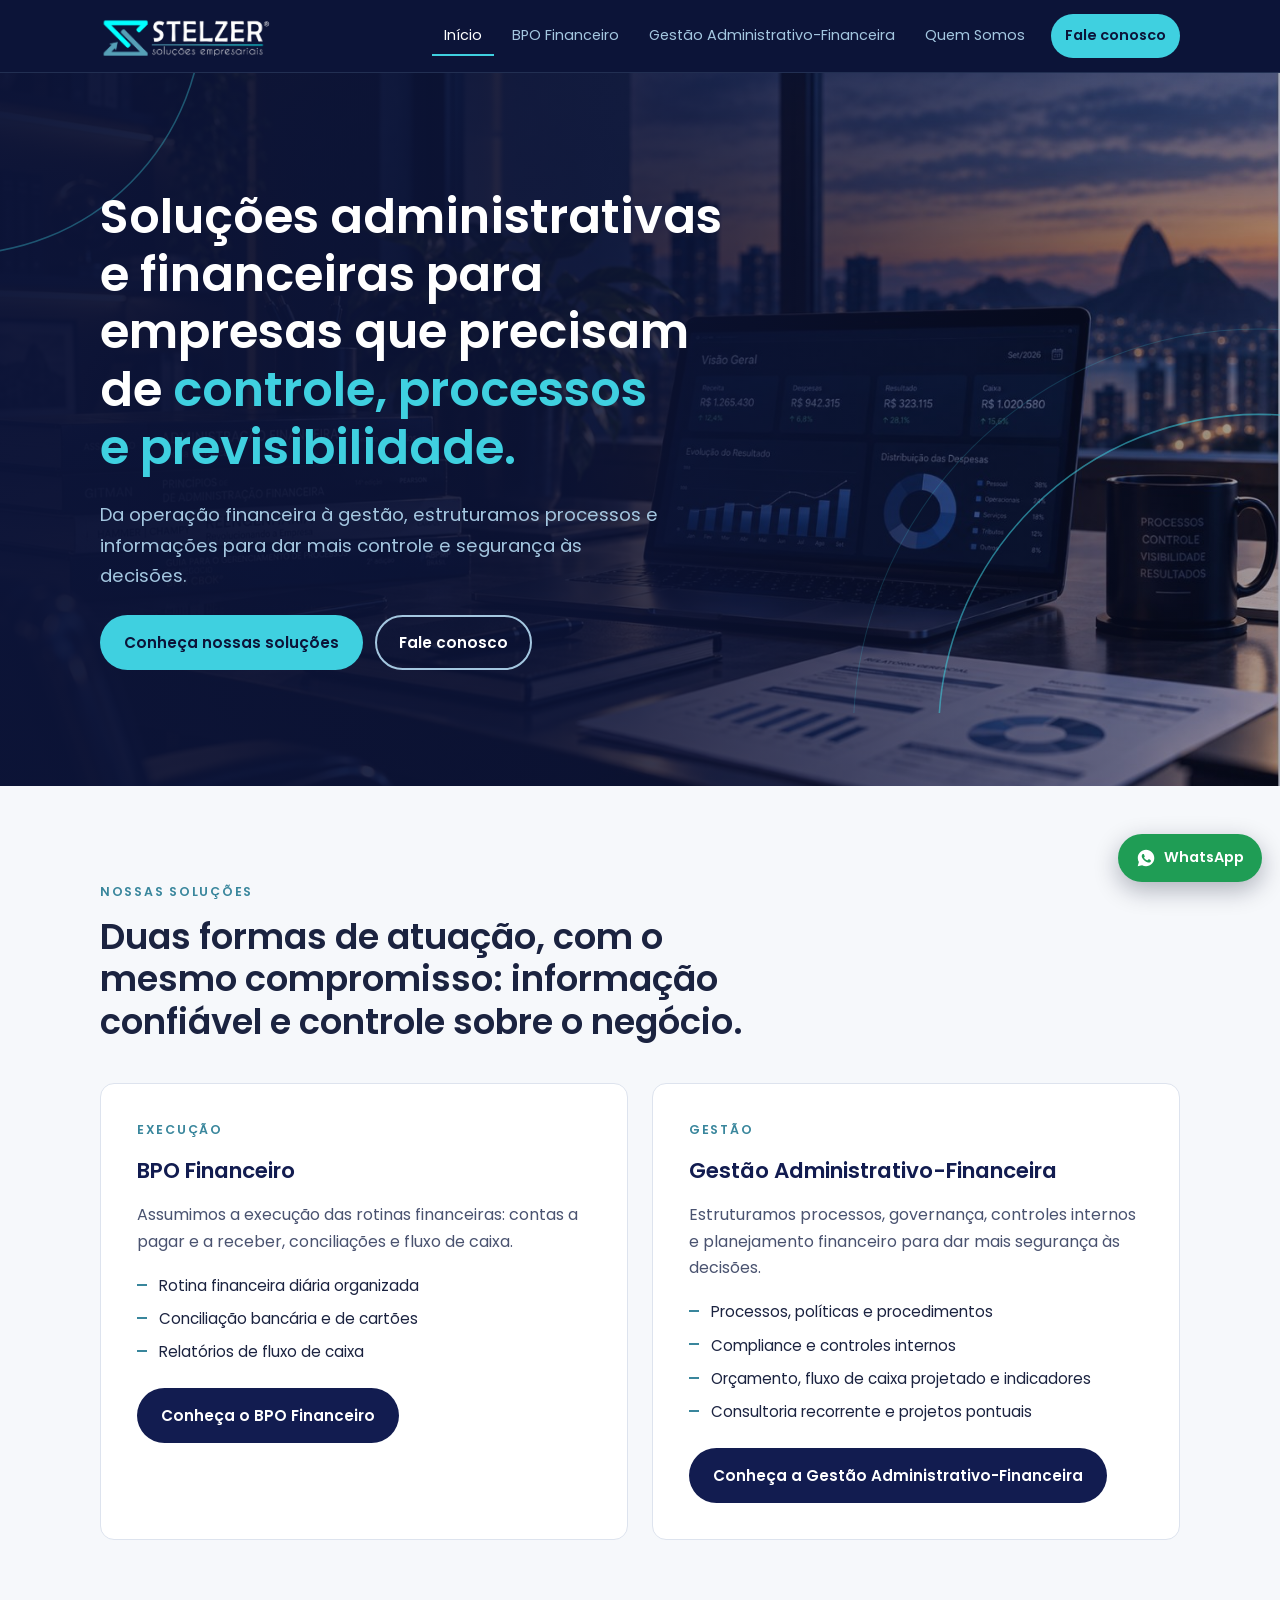
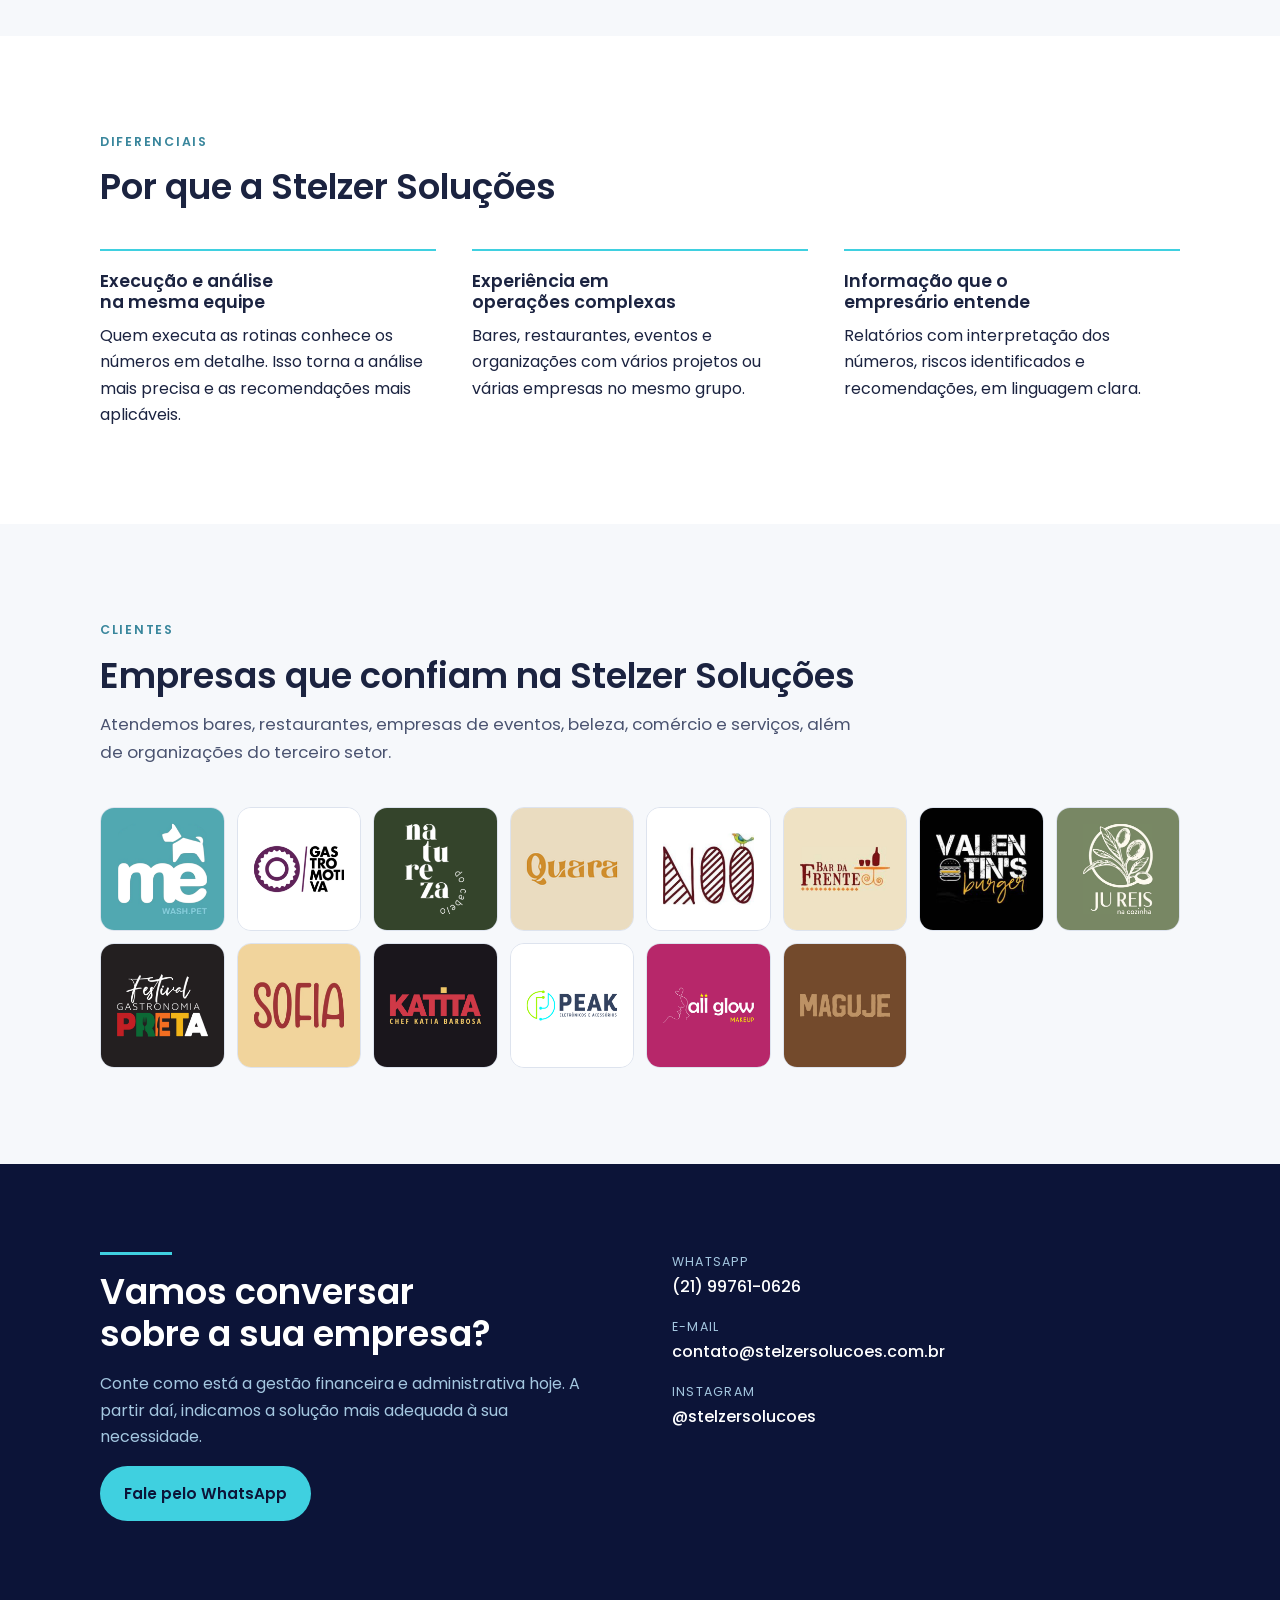
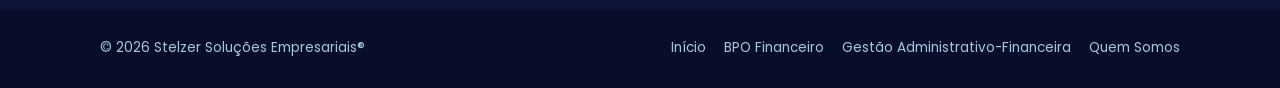
==== commit fdcf6a43: "Add files via upload" ====
--- a/index.html
+++ b/index.html
@@ -10,6 +10,13 @@
 <meta property="og:description" content="BPO Financeiro e Gestão Administrativo-Financeira para empresas que precisam de controle, processos e previsibilidade. Rio de Janeiro.">
 <meta property="og:type" content="website">
 <meta property="og:locale" content="pt_BR">
+<meta property="og:site_name" content="Stelzer Soluções Empresariais">
+<meta property="og:url" content="https://stelzersolucoes.com.br/">
+<meta property="og:image" content="https://stelzersolucoes.com.br/imagens/compartilhamento.jpg">
+<meta property="og:image:width" content="1200">
+<meta property="og:image:height" content="630">
+<meta property="og:image:alt" content="Stelzer Soluções Empresariais: soluções administrativas e financeiras para empresas">
+<meta name="twitter:card" content="summary_large_image">
 <link rel="preconnect" href="https://fonts.googleapis.com">
 <link rel="preconnect" href="https://fonts.gstatic.com" crossorigin>
 <link rel="stylesheet" href="https://fonts.googleapis.com/css2?family=Poppins:ital,wght@0,400;0,500;0,600;1,400&display=swap">
@@ -27,7 +34,7 @@
         <a href="index.html" aria-current="page">Início</a>
         <a href="bpo-financeiro.html">BPO Financeiro</a>
         <a href="gestao-administrativo-financeira.html">Gestão Administrativo-Financeira</a>
-        <a href="a-stelzer.html">A Stelzer</a>
+        <a href="a-stelzer.html">Quem Somos</a>
         <a class="btn btn-primario btn-sm" href="https://wa.me/5521997610626?text=Ol%C3%A1%21%20Vim%20pelo%20site%20da%20Stelzer%20Solu%C3%A7%C3%B5es%20e%20gostaria%20de%20conversar%20sobre%20a%20gest%C3%A3o%20da%20minha%20empresa." target="_blank" rel="noopener">Fale conosco</a>
     </nav>
   </div>
@@ -153,7 +160,7 @@
 <footer class="rodape">
   <div class="wrap">
     <span>© 2026 Stelzer Soluções Empresariais®</span>
-    <nav aria-label="Rodapé"><a href="index.html">Início</a> <a href="bpo-financeiro.html">BPO Financeiro</a> <a href="gestao-administrativo-financeira.html">Gestão Administrativo-Financeira</a> <a href="a-stelzer.html">A Stelzer</a></nav>
+    <nav aria-label="Rodapé"><a href="index.html">Início</a> <a href="bpo-financeiro.html">BPO Financeiro</a> <a href="gestao-administrativo-financeira.html">Gestão Administrativo-Financeira</a> <a href="a-stelzer.html">Quem Somos</a></nav>
   </div>
 </footer>
 <a class="zap" href="https://wa.me/5521997610626?text=Ol%C3%A1%21%20Vim%20pelo%20site%20da%20Stelzer%20Solu%C3%A7%C3%B5es%20e%20gostaria%20de%20conversar%20sobre%20a%20gest%C3%A3o%20da%20minha%20empresa." target="_blank" rel="noopener" aria-label="Fale conosco pelo WhatsApp"><svg viewBox="0 0 24 24" aria-hidden="true"><path d="M12.04 2C6.58 2 2.13 6.45 2.13 11.91c0 1.75.46 3.45 1.32 4.95L2.05 22l5.25-1.38a9.9 9.9 0 0 0 4.74 1.21h.01c5.46 0 9.91-4.45 9.91-9.91C21.96 6.45 17.5 2 12.04 2zm5.8 14.06c-.24.68-1.42 1.3-1.95 1.34-.5.05-.97.23-3.27-.68-2.76-1.09-4.5-3.92-4.64-4.1-.13-.18-1.1-1.47-1.1-2.8 0-1.33.7-1.99.95-2.26.24-.27.53-.34.71-.34h.51c.16 0 .38-.06.6.46.23.54.77 1.87.84 2.01.07.13.11.29.02.47-.09.18-.13.29-.27.45-.13.16-.28.35-.4.47-.13.13-.27.28-.12.55.16.27.7 1.15 1.5 1.86 1.03.92 1.9 1.2 2.17 1.34.27.13.43.11.58-.07.16-.18.67-.78.85-1.05.18-.27.36-.22.6-.13.25.09 1.57.74 1.84.87.27.13.45.2.51.31.07.11.07.65-.17 1.33z"/></svg><span>WhatsApp</span></a>
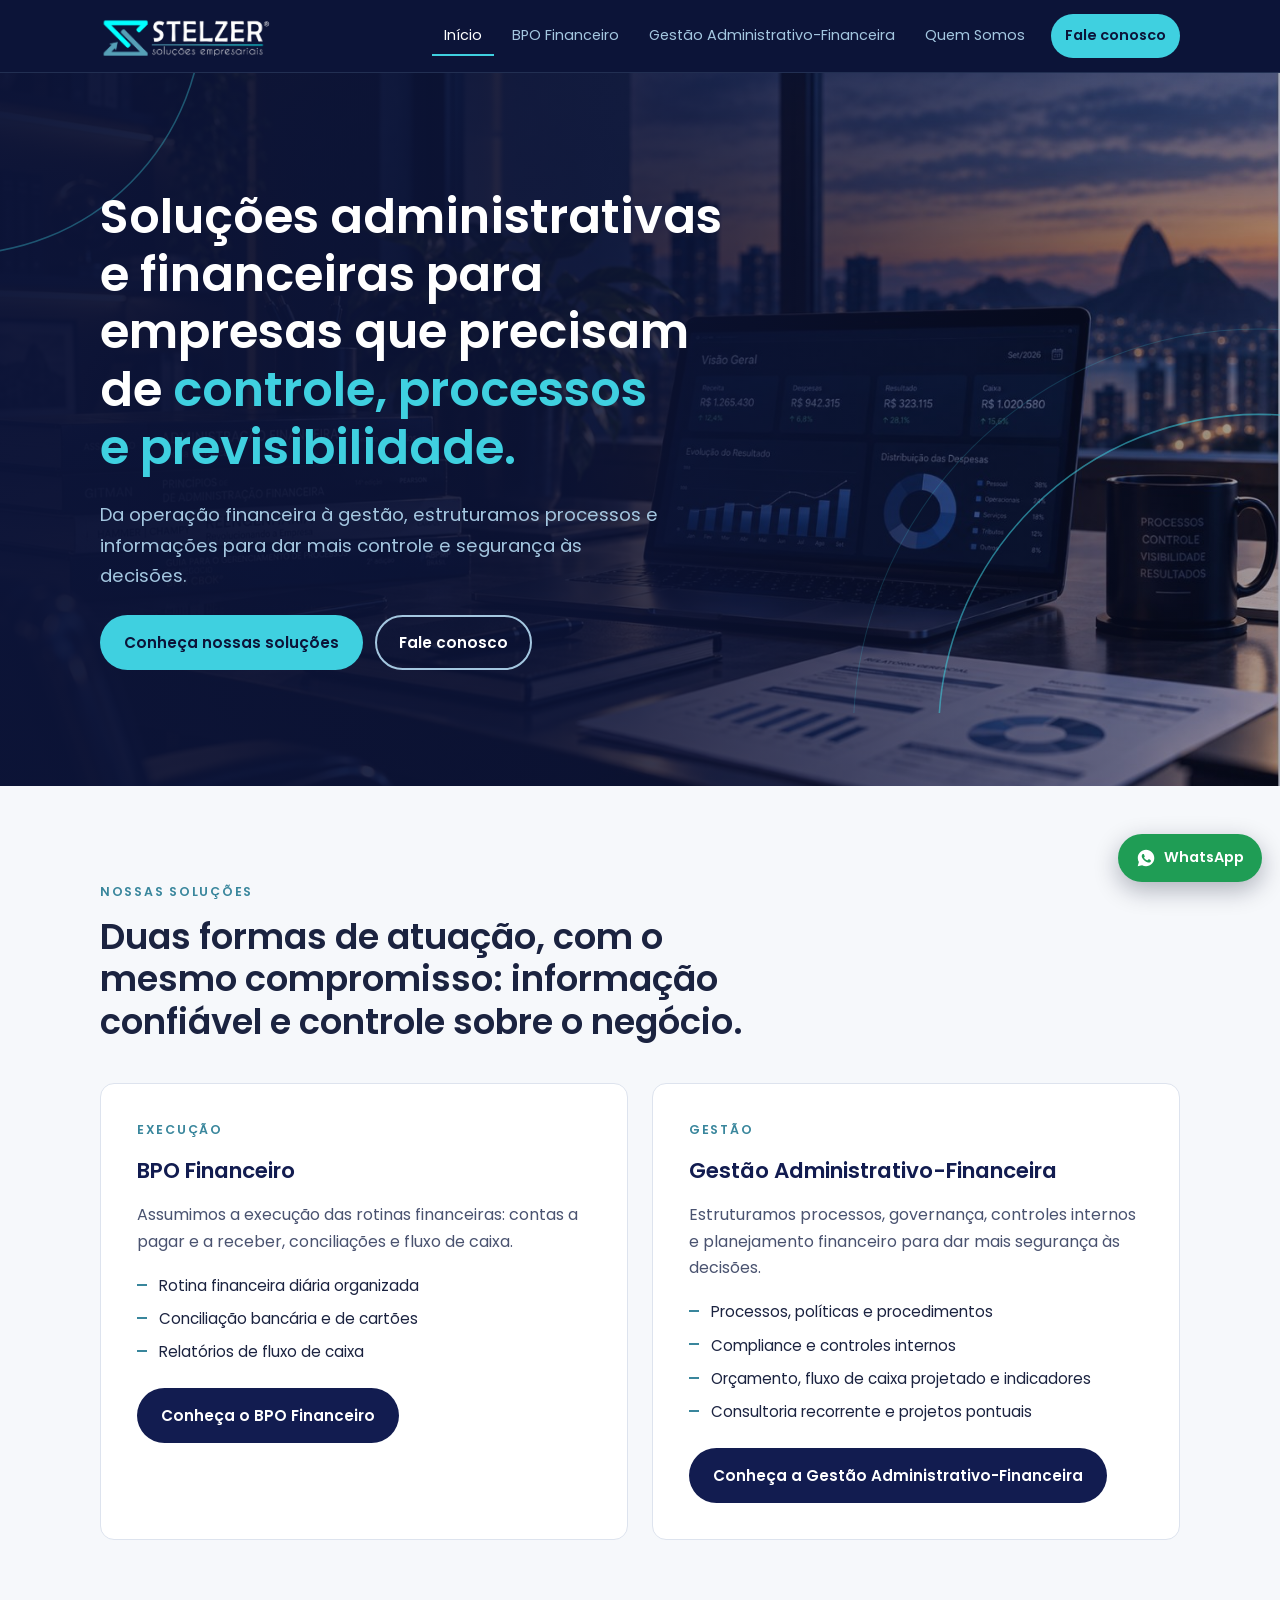
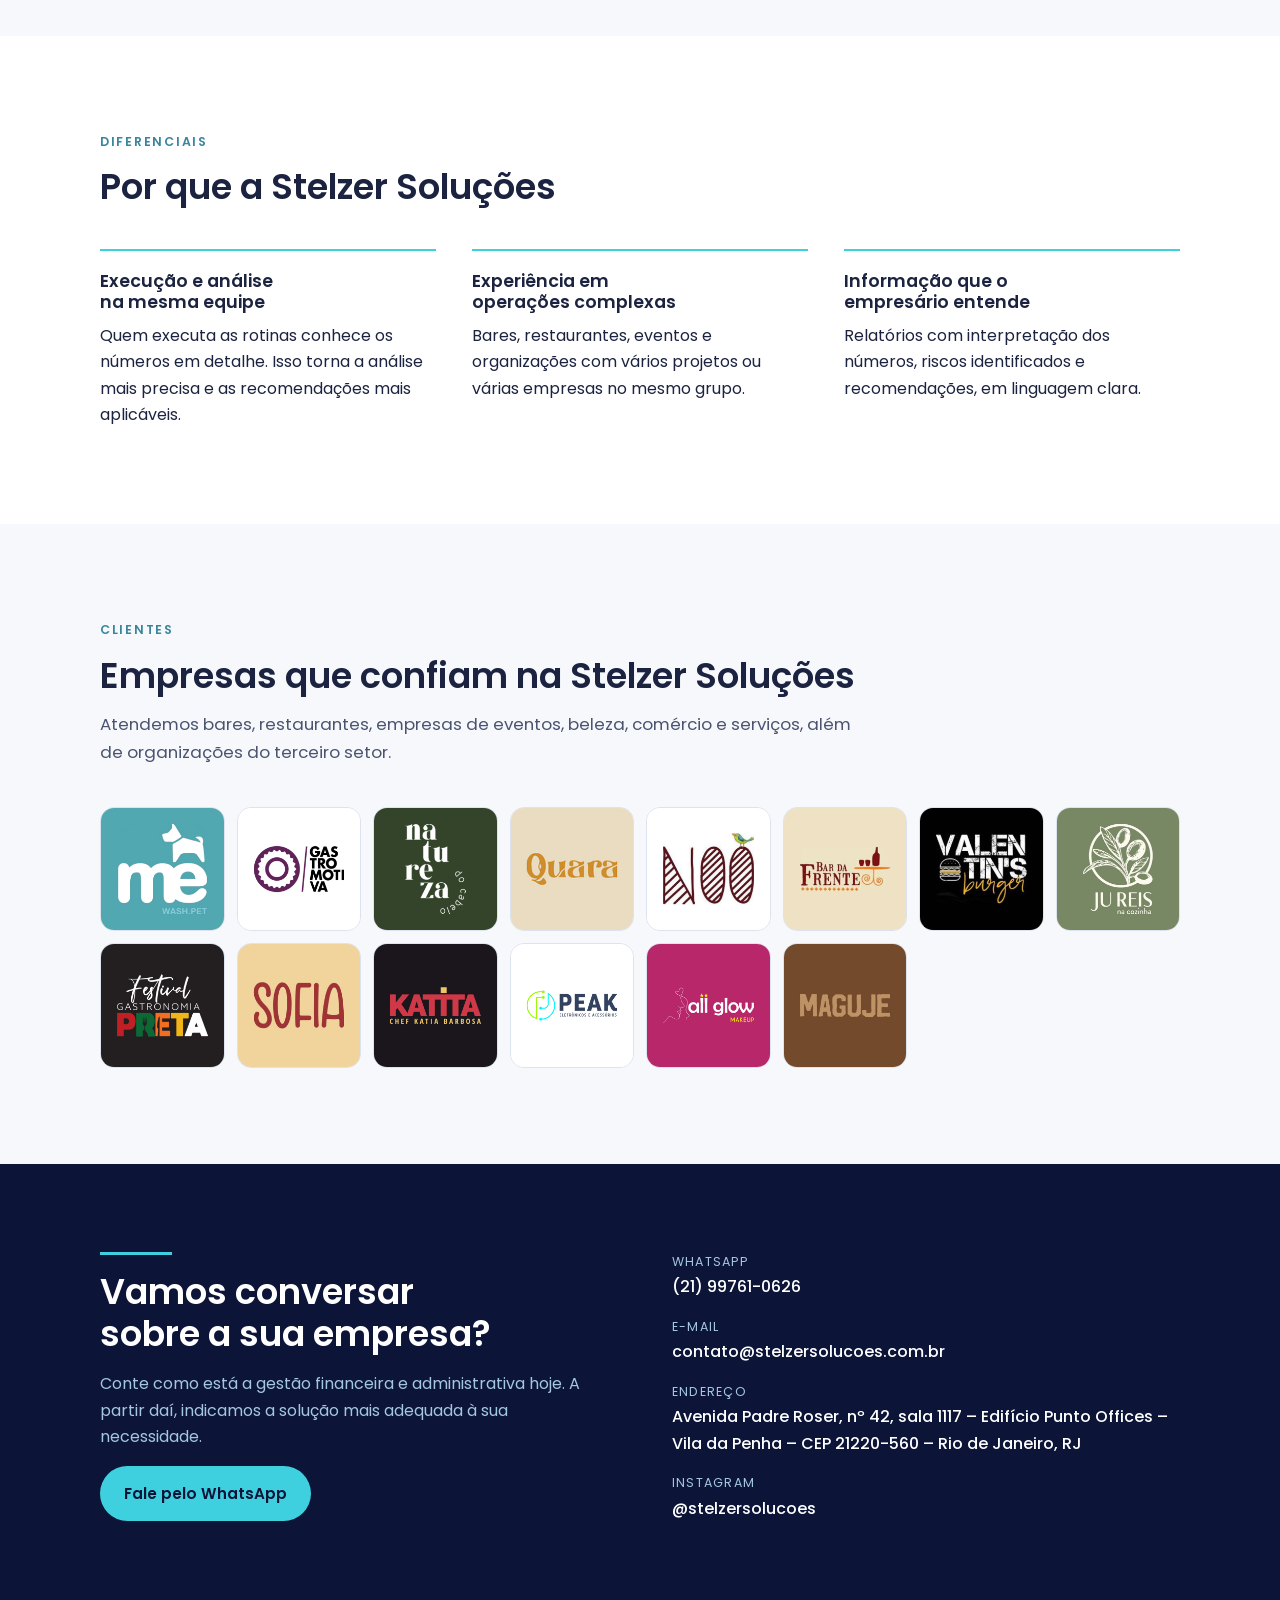
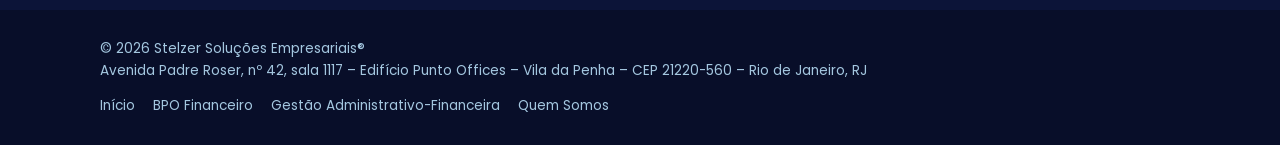
==== commit 453c2c05: "Add address and update footer in index.html Added address information and updated footer content." ====
--- a/index.html
+++ b/index.html
@@ -152,6 +152,7 @@
     <div class="canais">
       <div class="canal"><small>WhatsApp</small><a href="https://wa.me/5521997610626?text=Ol%C3%A1%21%20Vim%20pelo%20site%20da%20Stelzer%20Solu%C3%A7%C3%B5es%20e%20gostaria%20de%20conversar%20sobre%20a%20gest%C3%A3o%20da%20minha%20empresa." target="_blank" rel="noopener">(21) 99761-0626</a></div>
       <div class="canal"><small>E-mail</small><span>contato@stelzersolucoes.com.br</span></div>
+      <div class="canal"><small>Endereço</small><a href="https://www.google.com/maps/search/?api=1&amp;query=Avenida+Padre+Roser+42+Vila+da+Penha+Rio+de+Janeiro+RJ+21220-560" target="_blank" rel="noopener">Avenida Padre Roser, nº 42, sala 1117 – Edifício Punto Offices – Vila da Penha – CEP 21220-560 – Rio de Janeiro, RJ</a></div>
       <div class="canal"><small>Instagram</small><a href="https://www.instagram.com/stelzersolucoes/" target="_blank" rel="noopener">@stelzersolucoes</a></div>
     </div>
   </div>
@@ -159,7 +160,7 @@
 </main>
 <footer class="rodape">
   <div class="wrap">
-    <span>© 2026 Stelzer Soluções Empresariais®</span>
+    <span>© 2026 Stelzer Soluções Empresariais®<br><a href="https://www.google.com/maps/search/?api=1&amp;query=Avenida+Padre+Roser+42+Vila+da+Penha+Rio+de+Janeiro+RJ+21220-560" target="_blank" rel="noopener">Avenida Padre Roser, nº 42, sala 1117 – Edifício Punto Offices – Vila da Penha – CEP 21220-560 – Rio de Janeiro, RJ</a></span>
     <nav aria-label="Rodapé"><a href="index.html">Início</a> <a href="bpo-financeiro.html">BPO Financeiro</a> <a href="gestao-administrativo-financeira.html">Gestão Administrativo-Financeira</a> <a href="a-stelzer.html">Quem Somos</a></nav>
   </div>
 </footer>
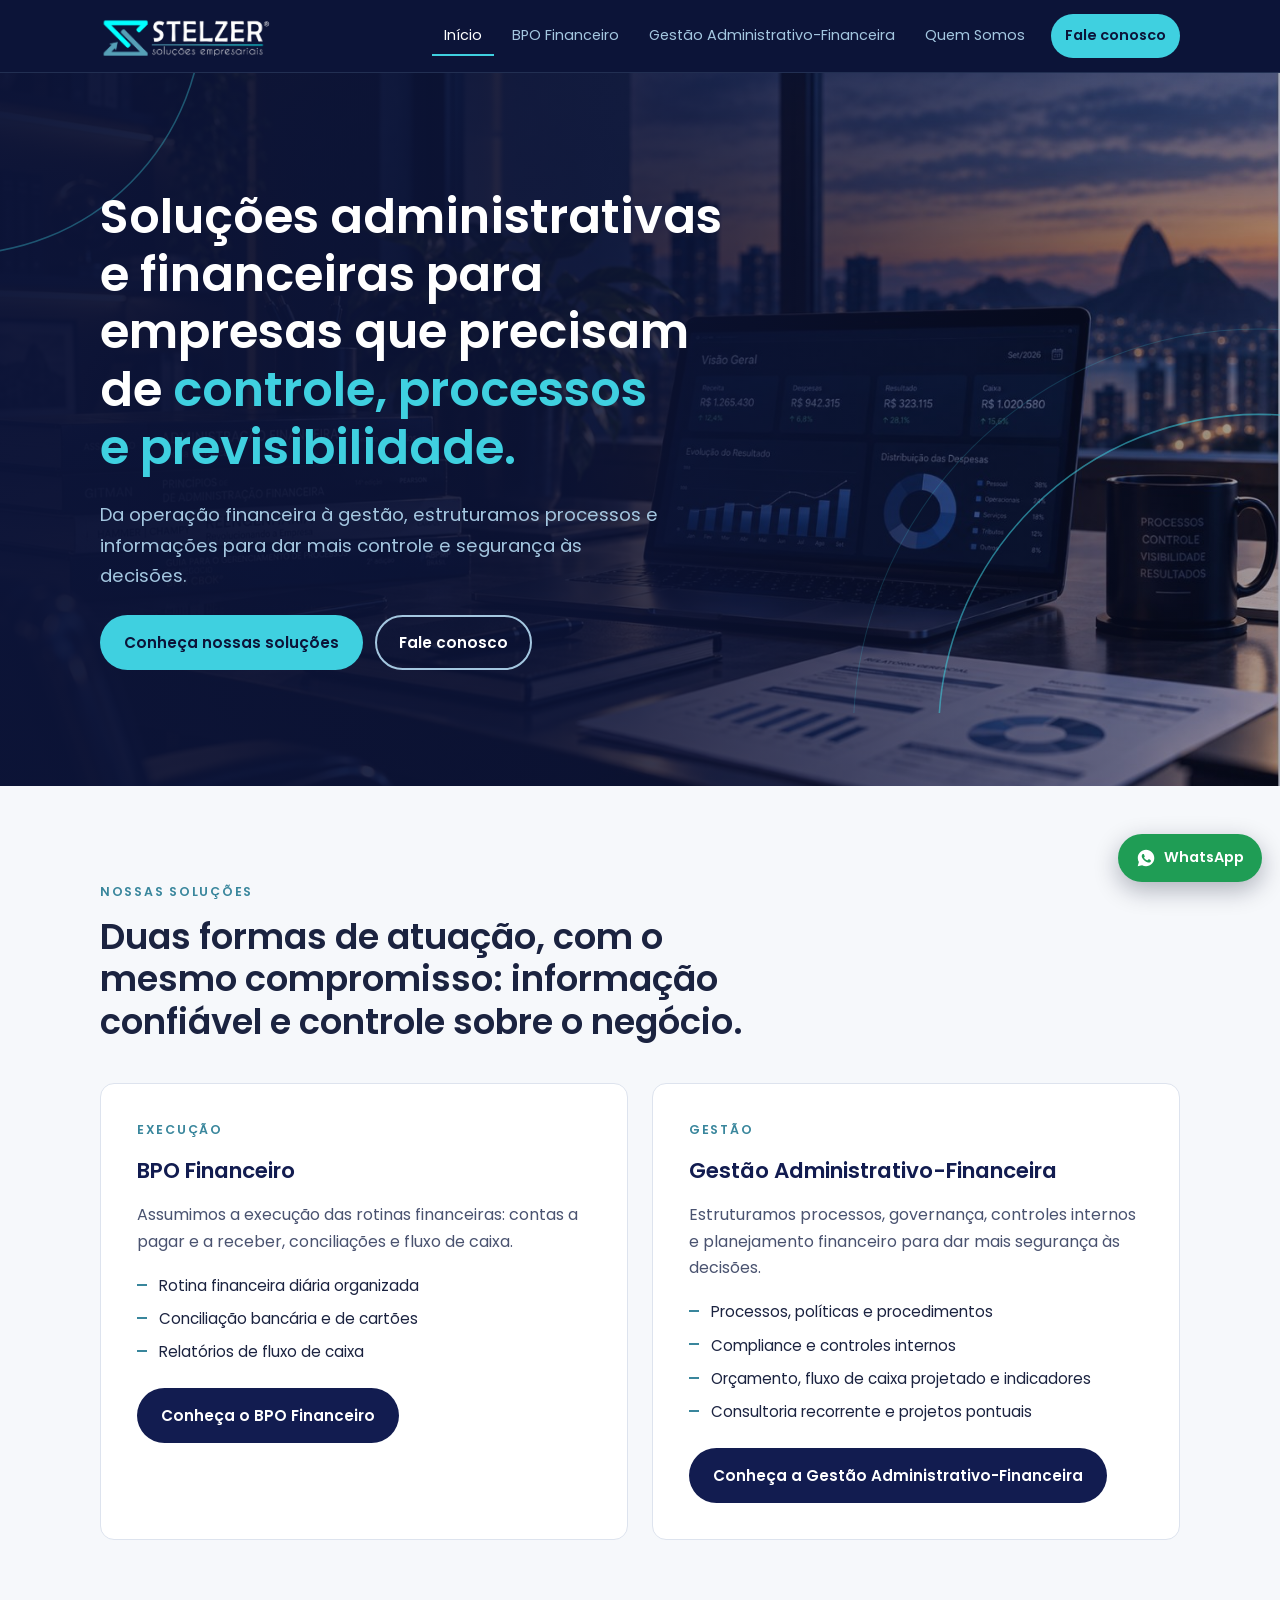
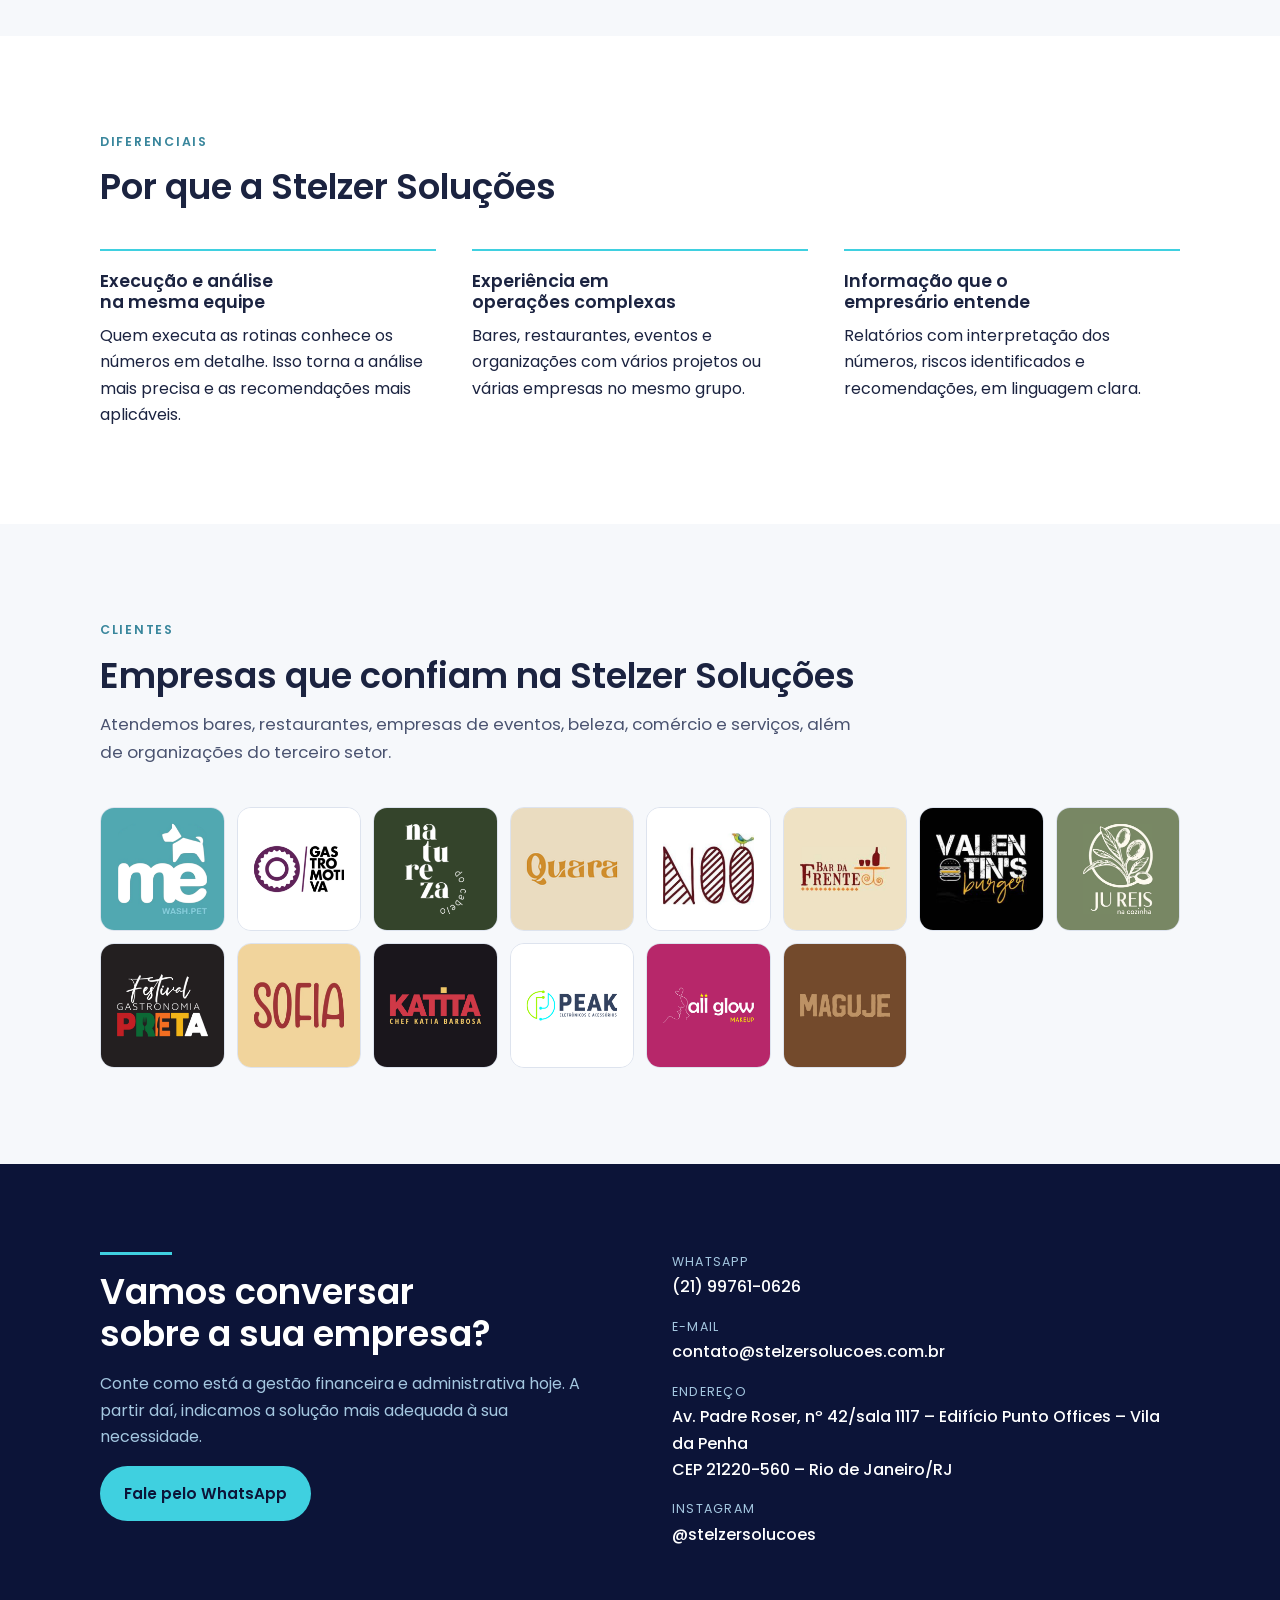
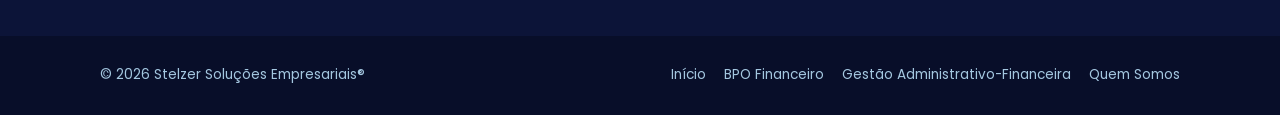
==== commit 236afc51: "Refactor address section in index.html Updated address formatting and removed duplicate address entr" ====
--- a/index.html
+++ b/index.html
@@ -152,7 +152,7 @@
     <div class="canais">
       <div class="canal"><small>WhatsApp</small><a href="https://wa.me/5521997610626?text=Ol%C3%A1%21%20Vim%20pelo%20site%20da%20Stelzer%20Solu%C3%A7%C3%B5es%20e%20gostaria%20de%20conversar%20sobre%20a%20gest%C3%A3o%20da%20minha%20empresa." target="_blank" rel="noopener">(21) 99761-0626</a></div>
       <div class="canal"><small>E-mail</small><span>contato@stelzersolucoes.com.br</span></div>
-      <div class="canal"><small>Endereço</small><a href="https://www.google.com/maps/search/?api=1&amp;query=Avenida+Padre+Roser+42+Vila+da+Penha+Rio+de+Janeiro+RJ+21220-560" target="_blank" rel="noopener">Avenida Padre Roser, nº 42, sala 1117 – Edifício Punto Offices – Vila da Penha – CEP 21220-560 – Rio de Janeiro, RJ</a></div>
+      <div class="canal"><small>Endereço</small><a href="https://www.google.com/maps/search/?api=1&amp;query=Avenida+Padre+Roser+42+Vila+da+Penha+Rio+de+Janeiro+RJ+21220-560" target="_blank" rel="noopener">Av. Padre Roser, nº 42/sala 1117 – Edifício Punto Offices – Vila da Penha<br>CEP 21220-560 – Rio de Janeiro/RJ</a></div>
       <div class="canal"><small>Instagram</small><a href="https://www.instagram.com/stelzersolucoes/" target="_blank" rel="noopener">@stelzersolucoes</a></div>
     </div>
   </div>
@@ -160,7 +160,7 @@
 </main>
 <footer class="rodape">
   <div class="wrap">
-    <span>© 2026 Stelzer Soluções Empresariais®<br><a href="https://www.google.com/maps/search/?api=1&amp;query=Avenida+Padre+Roser+42+Vila+da+Penha+Rio+de+Janeiro+RJ+21220-560" target="_blank" rel="noopener">Avenida Padre Roser, nº 42, sala 1117 – Edifício Punto Offices – Vila da Penha – CEP 21220-560 – Rio de Janeiro, RJ</a></span>
+    <span>© 2026 Stelzer Soluções Empresariais®</span>
     <nav aria-label="Rodapé"><a href="index.html">Início</a> <a href="bpo-financeiro.html">BPO Financeiro</a> <a href="gestao-administrativo-financeira.html">Gestão Administrativo-Financeira</a> <a href="a-stelzer.html">Quem Somos</a></nav>
   </div>
 </footer>
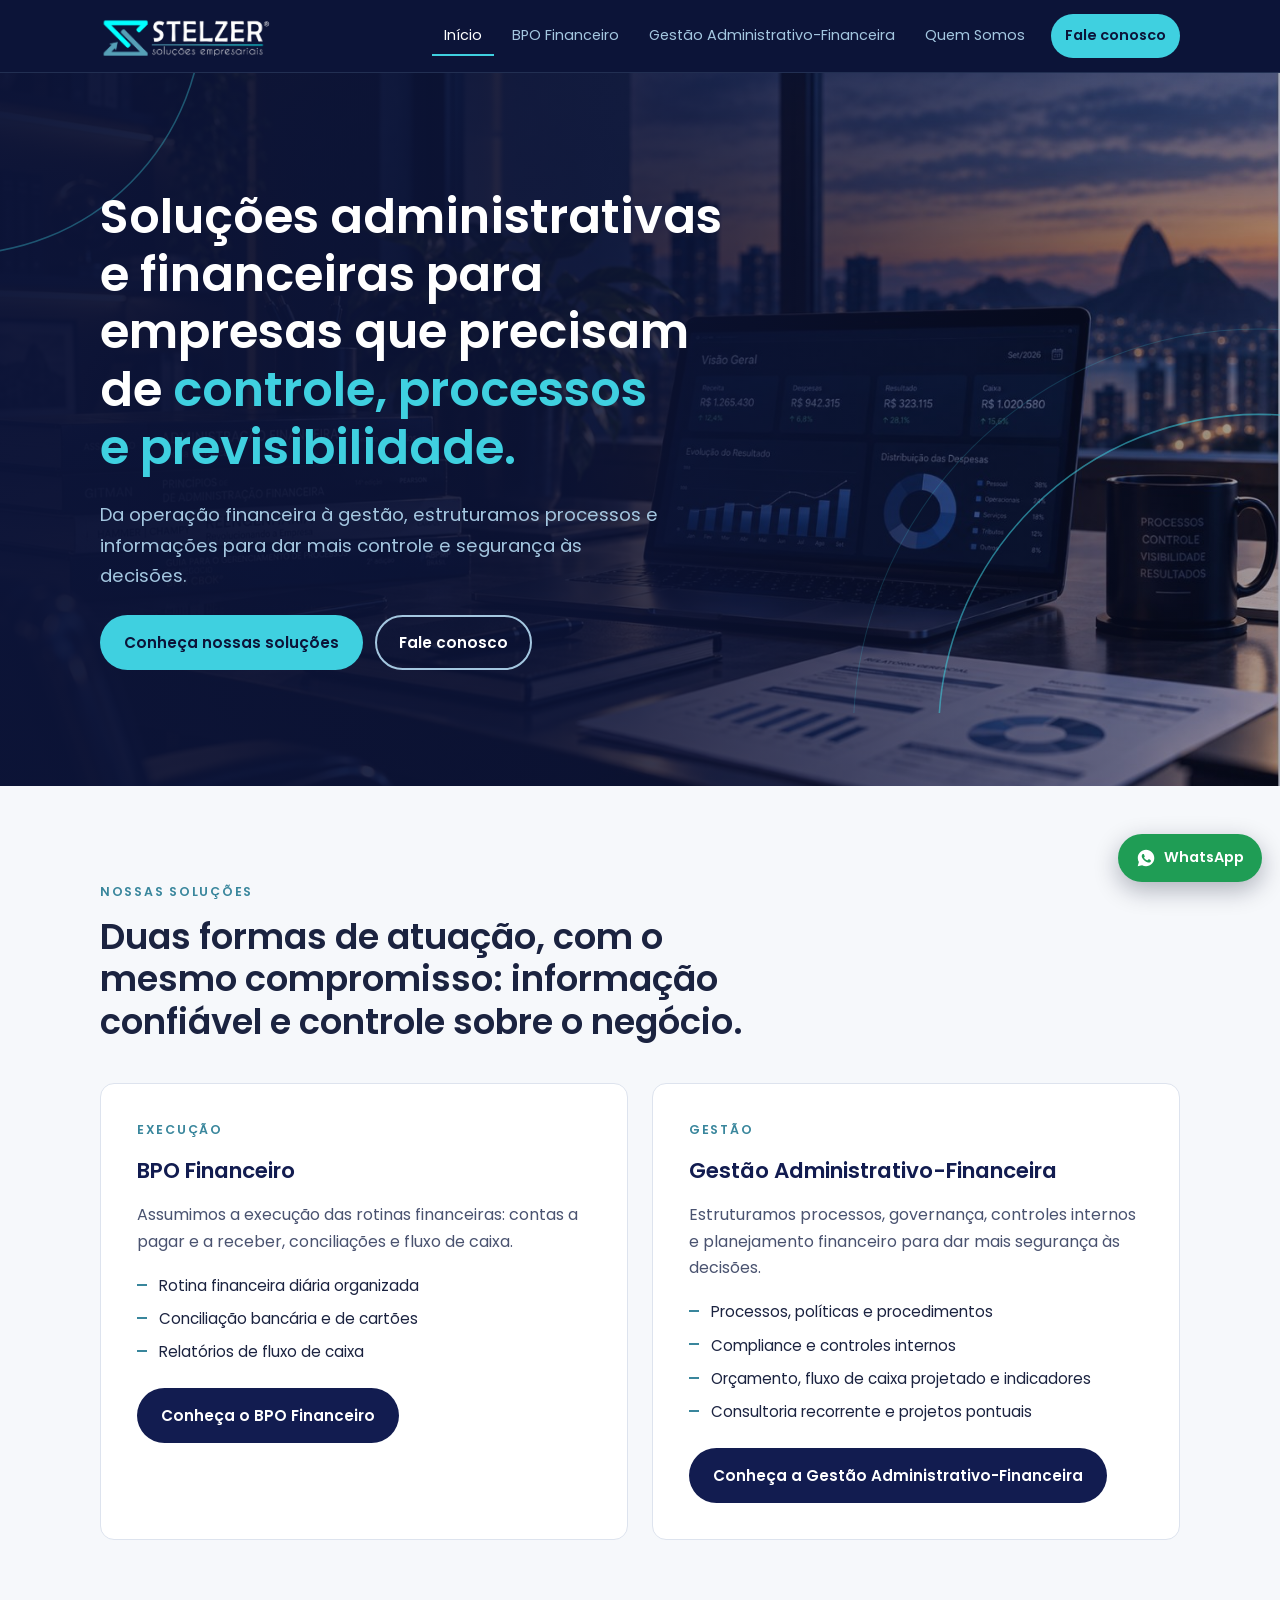
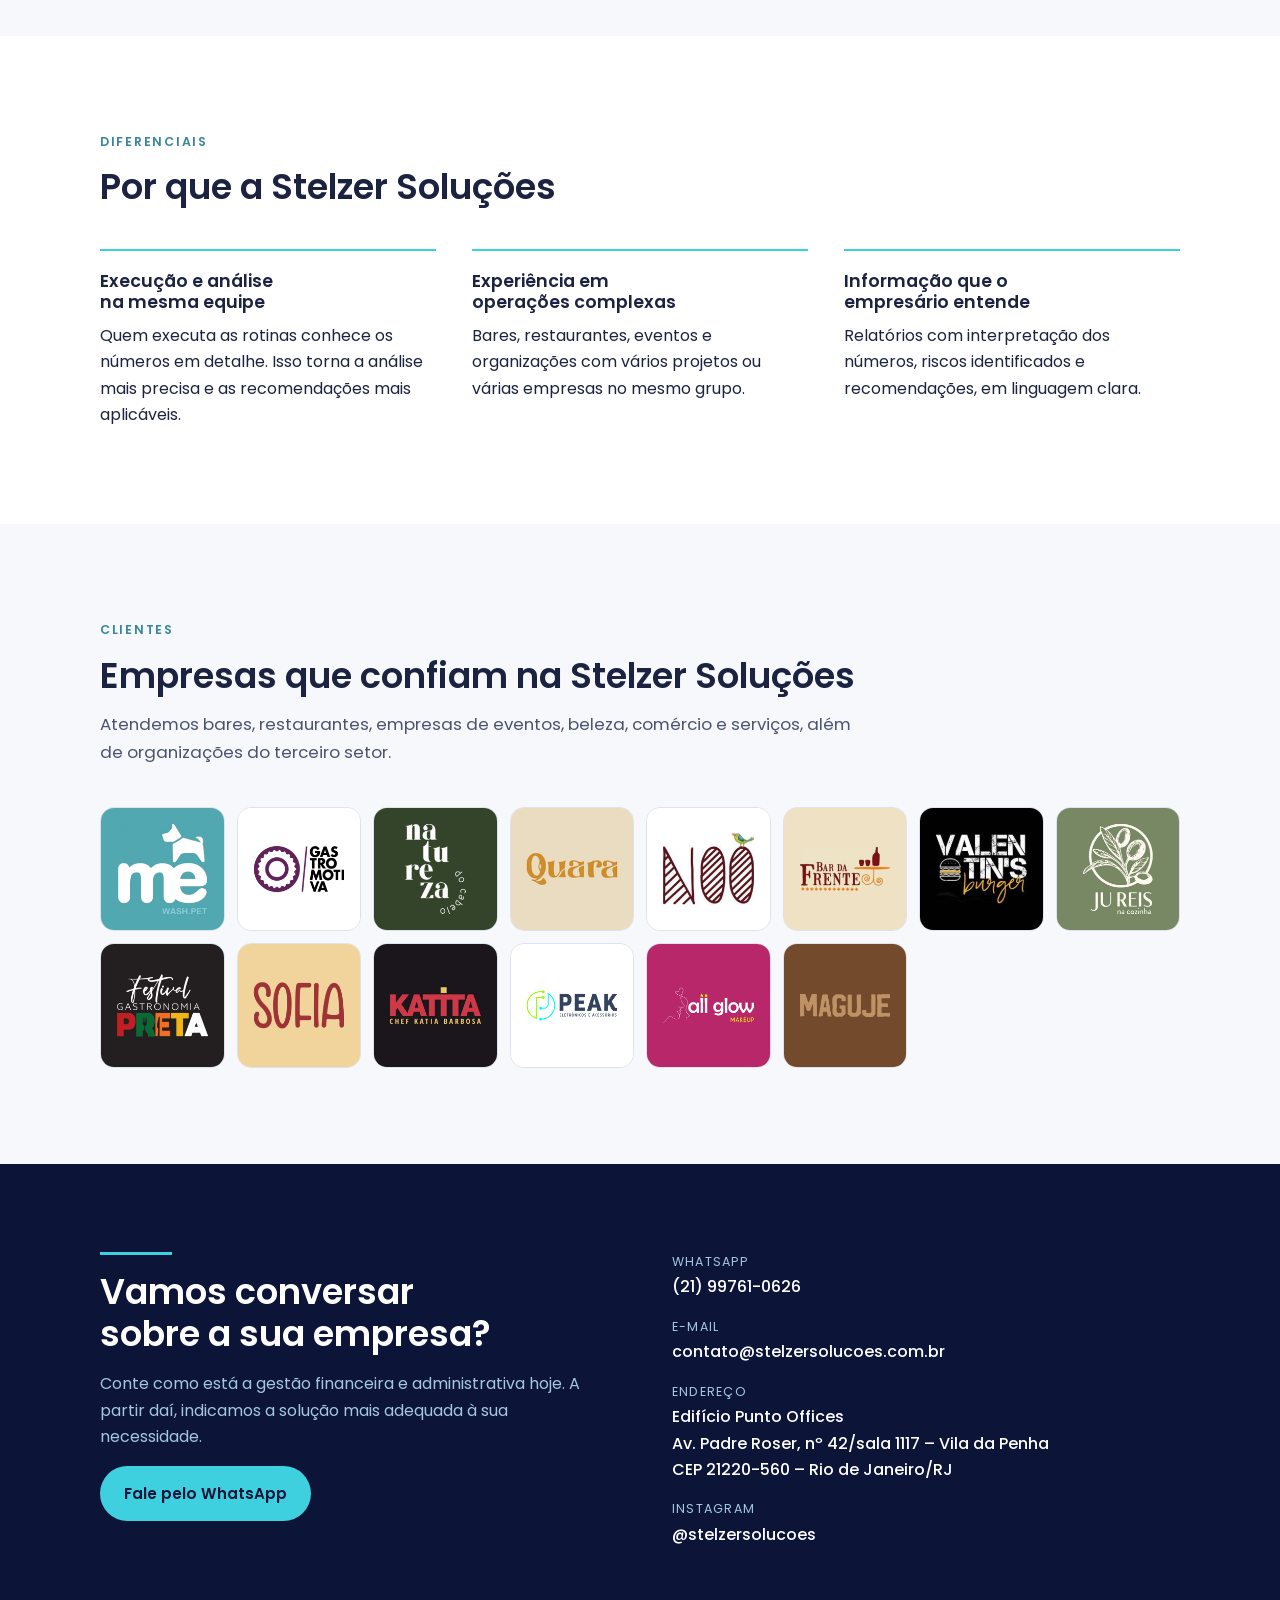
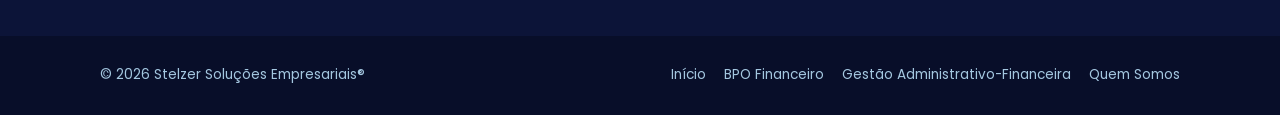
==== commit ea695fde: "Revise address details in contact section Updated address information for the company in the contact" ====
--- a/index.html
+++ b/index.html
@@ -152,7 +152,7 @@
     <div class="canais">
       <div class="canal"><small>WhatsApp</small><a href="https://wa.me/5521997610626?text=Ol%C3%A1%21%20Vim%20pelo%20site%20da%20Stelzer%20Solu%C3%A7%C3%B5es%20e%20gostaria%20de%20conversar%20sobre%20a%20gest%C3%A3o%20da%20minha%20empresa." target="_blank" rel="noopener">(21) 99761-0626</a></div>
       <div class="canal"><small>E-mail</small><span>contato@stelzersolucoes.com.br</span></div>
-      <div class="canal"><small>Endereço</small><a href="https://www.google.com/maps/search/?api=1&amp;query=Avenida+Padre+Roser+42+Vila+da+Penha+Rio+de+Janeiro+RJ+21220-560" target="_blank" rel="noopener">Av. Padre Roser, nº 42/sala 1117 – Edifício Punto Offices – Vila da Penha<br>CEP 21220-560 – Rio de Janeiro/RJ</a></div>
+      <div class="canal"><small>Endereço</small><a href="https://www.google.com/maps/search/?api=1&amp;query=Avenida+Padre+Roser+42+Vila+da+Penha+Rio+de+Janeiro+RJ+21220-560" target="_blank" rel="noopener">Edifício Punto Offices<br>Av. Padre Roser, nº 42/sala 1117 – Vila da Penha<br>CEP 21220-560 – Rio de Janeiro/RJ</a></div>
       <div class="canal"><small>Instagram</small><a href="https://www.instagram.com/stelzersolucoes/" target="_blank" rel="noopener">@stelzersolucoes</a></div>
     </div>
   </div>
